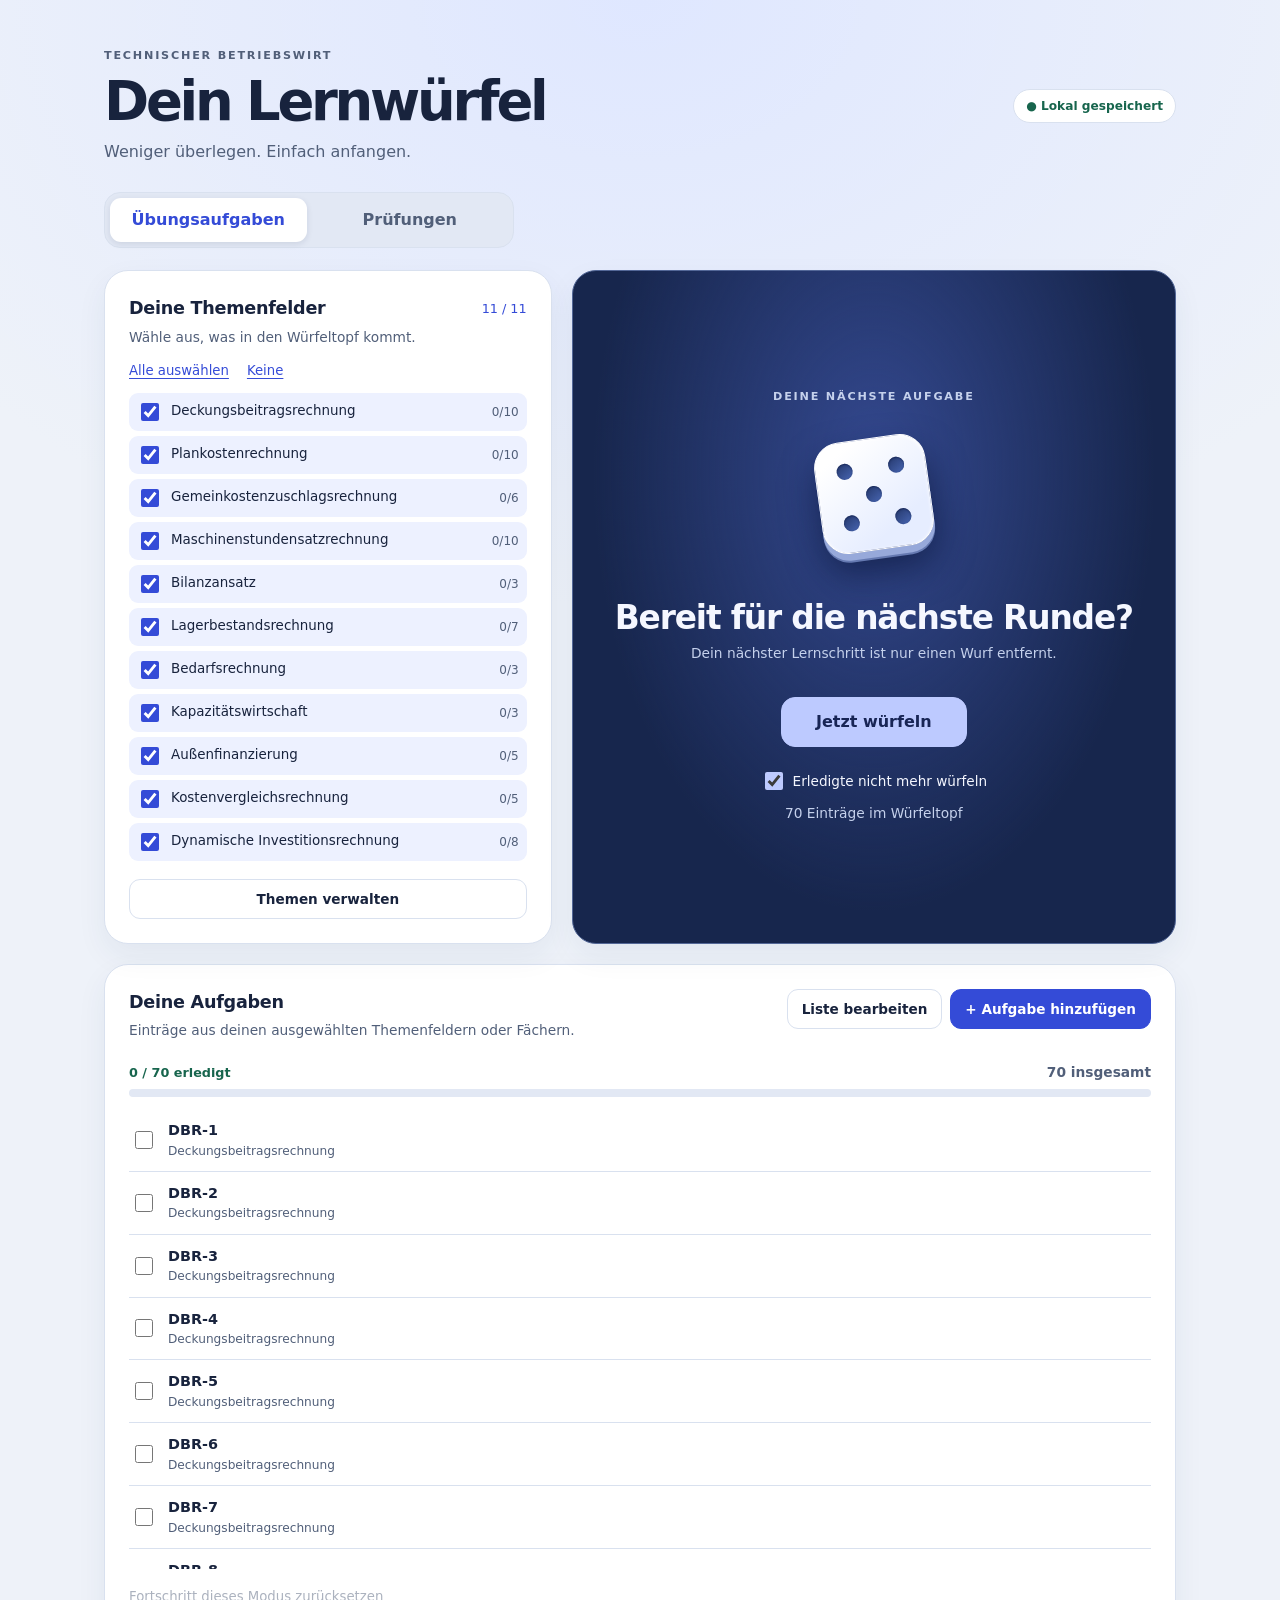
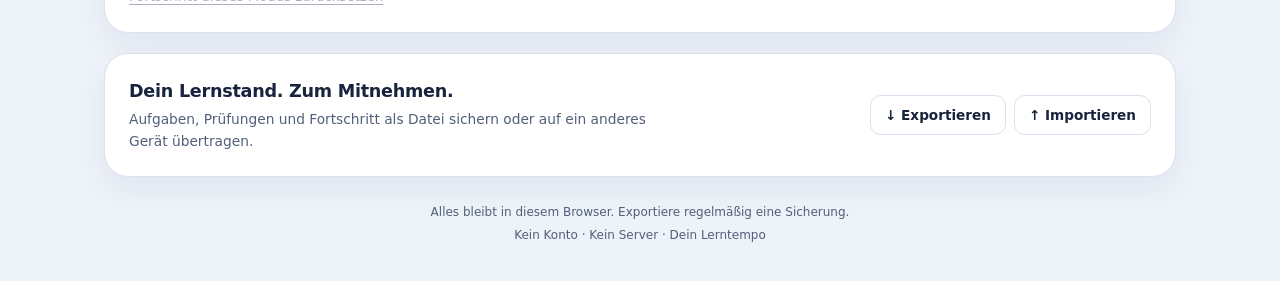
==== TBW-Lernwuerfel.html @ 02596fc6 "Füge den Lernwürfel als eigenständige HTML-Datei hinzu" ====
<!doctype html>
<html lang="de">
<head>
<meta charset="utf-8">
<meta name="viewport" content="width=device-width, initial-scale=1">
<meta name="description" content="Dein Lernwürfel für den Technischen Betriebswirt: Aufgaben und Prüfungen verwalten, auswählen und würfeln.">
<title>TBW · Lernwürfel</title>
<style>
:root {
  color-scheme: light dark;
  --bg: #eef2f9;
  --card: #ffffff;
  --text: #18233d;
  --muted: #515f79;
  --accent: #344bd7;
  --accent-text: #fff;
  --border: #d9e1ef;
  --soft: #edf1ff;
  --done: #17654d;
  --danger: #a62d40;
  --shadow: 0 12px 30px #223b6510;
  --page-glow: #dfe7ff;
  --track: #e2e8f4;
}
@media(prefers-color-scheme:dark){:root{--bg:#0d1425;--card:#151f34;--text:#f0f4ff;--muted:#b0bdd5;--accent:#aebaff;--accent-text:#172456;--border:#303d59;--soft:#202d50;--done:#79dbb7;--danger:#ff9bac;--shadow:0 12px 32px #0003;--page-glow:#182848;--track:#202b43}}
*{box-sizing:border-box}body {
  margin: 0;
  min-height: 100vh;
  background: radial-gradient(ellipse 54rem 38rem at 50% 0, var(--page-glow), transparent), var(--bg);
  color: var(--text);
  font: 16px/1.5 system-ui, sans-serif;
}main {
  max-width: 1120px;
  margin: auto;
  padding: 48px 24px 24px;
}button,input,select{font:inherit}button{cursor:pointer}button:disabled{opacity:.48;cursor:default}input[type=checkbox]{accent-color:var(--accent);width:18px;height:18px;flex-shrink:0}button:focus-visible,input:focus-visible,select:focus-visible{outline:3px solid var(--accent);outline-offset:3px}[hidden]{display:none!important}h1,h2,p{margin:0}h1 {
  font-size: clamp(2rem, 5vw, 3.4rem);
  line-height: 1.05;
  letter-spacing: -.06em;
  margin: 8px 0 10px;
}h2{font-size:1.1rem;letter-spacing:-.015em}.header {
  display: flex;
  justify-content: space-between;
  align-items: center;
  flex-wrap: wrap;
  gap: 12px 20px;
  margin-bottom: 28px;
}.eyebrow{font-size:.7rem;font-weight:700;letter-spacing:.16em;color:var(--muted)}.subtitle,.hint{color:var(--muted)}.hint{font-size:.86rem;line-height:1.55}.local-badge {
  display: inline-flex;
  align-items: center;
  gap: 7px;
  font-size: .76rem;
  font-weight: 650;
  border: 1px solid var(--border);
  border-radius: 30px;
  padding: 7px 12px;
  color: var(--done);
  background: var(--card);
}.mode-switch {
  display: flex;
  gap: 5px;
  background: var(--track);
  padding: 5px;
  border: 1px solid var(--border);
  border-radius: 16px;
  max-width: 410px;
  margin-bottom: 22px;
}.mode-switch button {
  flex: 1;
  border: 0;
  background: transparent;
  color: var(--muted);
  font-weight: 650;
  min-height: 44px;
  padding: 8px;
  border-radius: 11px;
}.mode-switch button[aria-pressed=true] {
  background: var(--card);
  color: var(--accent);
  box-shadow: 0 2px 6px #101d401a;
}.workspace{display:grid;grid-template-columns:minmax(0,1fr) minmax(0,1.35fr);gap:20px;margin-bottom:20px}.card {
  background: var(--card);
  border: 1px solid var(--border);
  border-radius: 24px;
  padding: 24px;
  box-shadow: var(--shadow);
  min-width: 0;
}.section-head{display:flex;align-items:center;justify-content:space-between;gap:12px}.selection>.hint{margin-top:6px}.count{color:var(--accent);font-size:.8rem;white-space:nowrap}.text-actions{display:flex;gap:18px;margin:12px 0}.text-btn{border:0;padding:0;background:transparent;color:var(--accent);font-size:.83rem;text-decoration:underline;text-underline-offset:3px}.group-options {
  display: grid;
  gap: 5px;
  margin-bottom: 18px;
}.group-option {
  display: flex;
  align-items: center;
  gap: 9px;
  padding: 7px 8px;
  border-radius: 9px;
  cursor: pointer;
  font-size: .84rem;
}.group-name{flex:1;overflow-wrap:anywhere}.group-option:hover, .group-option:has(input:checked) { background: var(--soft); }
.group-count{color:var(--muted);font-variant-numeric:tabular-nums;font-size:.75rem}.btn {
  border: 1px solid var(--border);
  background: var(--card);
  color: var(--text);
  border-radius: 11px;
  padding: 9px 14px;
  min-height: 40px;
  font-weight: 650;
  font-size: .85rem;
  line-height: 1.5;
}.btn:hover:not(:disabled){border-color:var(--accent);color:var(--accent)}.btn.primary{background:var(--accent);color:var(--accent-text);border-color:var(--accent)}.btn.primary:hover:not(:disabled){filter:brightness(.94);color:var(--accent-text)}.btn.success{color:var(--done)}.btn.danger{color:var(--danger)}.btn.full{width:100%}.stage {
  color-scheme: dark;
  --text: #f5f7ff;
  --muted: #c5d1ec;
  --card: #1e2d55;
  --border: #536797;
  --accent: #bdcaff;
  --accent-text: #182555;
  --done: #9aebcd;
  display: flex;
  flex-direction: column;
  align-items: center;
  justify-content: center;
  text-align: center;
  gap: 18px;
  min-height: 490px;
  color: var(--text);
  background: radial-gradient(ellipse at 50% 30%, #344990 0, transparent 66%), #17264d;
}.die {
  width: 112px;
  height: 112px;
  background: linear-gradient(145deg, #fff 15%, #e6edff 75%);
  border: 1px solid #fff;
  border-radius: 26px;
  box-shadow: 0 7px 0 #97a9da, 0 9px 0 #6579b1, 0 20px 36px #091537aa, inset 0 1px 4px #fff;
  display: grid;
  grid-template: repeat(3, 1fr) / repeat(3, 1fr);
  padding: 16px;
  transform: rotate(-8deg);
  margin: 14px 0 11px;
}.pip {
  width: 16px;
  height: 16px;
  border-radius: 50%;
  background: linear-gradient(145deg, #25386c, #4765b1);
  box-shadow: inset 0 1px 2px #0e1a46a8;
  place-self: center;
  visibility: hidden;
}.pip.on{visibility:visible}.die.rolling{animation:roll .5s ease-in-out infinite}@keyframes roll{0%{transform:rotate(-8deg)}50%{transform:rotate(172deg) scale(.9)}100%{transform:rotate(352deg)}}.result{min-height:100px;display:flex;flex-direction:column;justify-content:center;gap:5px;max-width:100%;overflow-wrap:anywhere}.result h2 {
  font-size: clamp(1.45rem, 3vw, 2.05rem);
  line-height: 1.16;
  letter-spacing: -.035em;
}.roll-btn {
  font-size: 1rem;
  padding: 12px 34px;
  border-radius: 14px;
  min-height: 48px;
}.skip-label {
  display: flex;
  align-items: center;
  gap: 7px;
  min-height: 32px;
  font-size: .85rem;
  cursor: pointer;
}.stage #poolCount{margin-top:-12px}.library{margin-bottom:20px}.actions{display:flex;gap:8px;flex-wrap:wrap}.library-head{align-items:flex-start}.library-head .hint{margin-top:5px}.progress-line{display:flex;justify-content:space-between;align-items:center;gap:10px;margin:20px 0 6px;font-size:.8rem;font-weight:600;color:var(--done)}progress {
  width: 100%;
  height: 8px;
  display: block;
  border: 0;
  appearance: none;
  accent-color: var(--done);
  background: var(--track);
  border-radius: 10px;
  overflow: hidden;
}progress::-webkit-progress-bar{background:var(--track)}progress::-webkit-progress-value{background:var(--done)}progress::-moz-progress-bar{background:var(--done)}ul{list-style:none;margin:0;padding:0}.entry-list{margin-top:12px;max-height:460px;overflow:auto;scrollbar-width:thin}.entry-list li{display:flex;gap:10px;align-items:center;justify-content:space-between;border-bottom:1px solid var(--border);padding:11px 2px}.entry-list li:hover { background: var(--soft); }
.entry-label{display:flex;gap:12px;align-items:center;cursor:pointer;min-width:0;flex:1}.entry-copy{display:flex;flex-direction:column;overflow-wrap:anywhere;min-width:0}.entry-title{font-weight:600;font-size:.9rem}.entry-meta{font-size:.76rem;color:var(--muted)}li.done .entry-title{text-decoration:line-through;color:var(--muted)}.row-actions{display:flex;gap:5px;flex-shrink:0}.row-actions .btn{font-size:.78rem;padding:5px 9px;min-height:32px}.empty{color:var(--muted);padding:24px 0!important;font-size:.9rem;display:block!important}.reset-btn{margin-top:18px;color:var(--muted)}.backup{display:flex;justify-content:space-between;align-items:center;gap:24px}.backup .hint{margin-top:5px;max-width:550px}.backup .actions{flex-shrink:0}footer{font-size:.75rem;text-align:center;line-height:1.9;color:var(--muted);padding:24px 0 10px}.notice{padding:12px 16px;border-radius:10px;background:var(--soft);font-size:.85rem;margin-bottom:18px;overflow-wrap:anywhere}.error,.form-error{color:var(--danger)}.error{border:1px solid var(--danger)}dialog{border:1px solid var(--border);background:var(--card);color:var(--text);border-radius:20px;padding:26px;width:min(540px,calc(100vw - 32px));max-height:85vh;box-shadow:0 24px 80px #0003}dialog::backdrop{background:#11182788;backdrop-filter:blur(3px)}dialog>p,dialog>.hint{margin:12px 0}dialog h2{font-size:1.25rem}.icon-btn{border:0;background:transparent;color:var(--muted);font-size:1.5rem;padding:0 5px}.field{display:flex;flex-direction:column;gap:6px;font-size:.85rem;font-weight:600;margin-top:18px}input:not([type=checkbox]):not([type=hidden]):not([type=file]),select{background:var(--bg);color:var(--text);border:1px solid var(--border);padding:10px 12px;border-radius:9px;width:100%;min-width:0}select{max-width:100%}.form-row{display:flex;gap:14px}.form-row .field{flex:1}.form-row .year-field{flex:0 0 115px}.dialog-actions{display:flex;justify-content:flex-end;gap:10px;flex-wrap:wrap;margin-top:24px}.form-error{font-size:.85rem;margin-top:12px}.group-list{max-height:290px;overflow:auto;margin-top:14px}.group-list li{padding:12px 0;border-bottom:1px solid var(--border);display:flex;gap:12px;align-items:center;justify-content:space-between}.group-list li>span{overflow-wrap:anywhere;min-width:0;font-size:.86rem}.input-action{display:flex;gap:8px;margin-top:6px}.import-consent{display:flex;gap:10px;margin-top:20px;font-size:.88rem}.import-consent input{margin-top:3px}#examPreview{margin-top:14px}#cancelGroupEdit{margin-top:12px}
@media(max-width:740px){main{padding:24px 16px}.header{align-items:flex-start}.workspace{grid-template-columns:1fr}.stage{grid-row:1;min-height:420px}.group-options{grid-template-columns:repeat(2,minmax(0,1fr));gap:2px 14px}.library-head{flex-direction:column}.backup{flex-direction:column;align-items:flex-start}.card{padding:20px}.entry-list li{flex-wrap:wrap}.entry-label{min-width:min(180px,100%)}.row-actions{margin-left:auto}.group-list li{flex-wrap:wrap}.form-row{gap:10px}.selection{order:2}}
@media(max-width:400px){.group-options{grid-template-columns:1fr}.actions .btn{padding:8px 10px;font-size:.8rem}dialog{padding:20px}.input-action{flex-wrap:wrap}}
@media(prefers-reduced-motion:reduce){*,*::before,*::after{animation:none!important;scroll-behavior:auto!important}}

</style>


</head>
<body>
<main>
  <header class="header"><div><p class="eyebrow">TECHNISCHER BETRIEBSWIRT</p><h1>Dein Lernwürfel</h1><p class="subtitle">Weniger überlegen. Einfach anfangen.</p></div><span class="local-badge"><span aria-hidden="true">●</span> Lokal gespeichert</span></header>
  <p id="storageWarning" class="notice error" role="alert" hidden></p>
  <p id="message" class="notice" role="status" hidden></p>
  <nav class="mode-switch" aria-label="Würfelmodus"><button id="modeTasks" aria-pressed="true">Übungsaufgaben</button><button id="modeExams" aria-pressed="false">Prüfungen</button></nav>
  <div class="workspace">
    <section class="card selection" aria-labelledby="selectionTitle">
      <div class="section-head"><h2 id="selectionTitle">Deine Themenfelder</h2><span class="count" id="selectionCount"></span></div>
      <p class="hint">Wähle aus, was in den Würfeltopf kommt.</p>
      <div class="text-actions"><button id="selectAll" class="text-btn">Alle auswählen</button><button id="selectNone" class="text-btn">Keine</button></div>
      <div id="groups" class="group-options"></div>
      <button id="manageGroups" class="btn full">Themen verwalten</button>
    </section>
    <section class="card stage" aria-label="Würfel">
      <span class="eyebrow" id="stageMode">DEINE NÄCHSTE AUFGABE</span>
      <div class="die" id="die" aria-hidden="true"></div>
      <div id="result" class="result" role="status" aria-live="polite" aria-atomic="true"><p class="hint" id="resultGroup"></p><h2 id="resultTitle">Bereit für die nächste Runde?</h2><p class="hint" id="resultHint">Dein nächster Lernschritt ist nur einen Wurf entfernt.</p></div>
      <button class="btn primary roll-btn" id="roll">Jetzt würfeln</button>
      <button class="btn success" id="markDone" hidden>✓ Als erledigt markieren</button>
      <label class="skip-label"><input type="checkbox" id="skipDone" checked> Erledigte nicht mehr würfeln</label>
      <p id="poolCount" class="hint"></p>
    </section>
  </div>
  <section class="card library" aria-labelledby="listTitle">
    <div class="section-head library-head"><div><h2 id="listTitle">Deine Aufgaben</h2><p id="listHint" class="hint">Einträge aus deinen ausgewählten Themenfeldern.</p></div><div class="actions"><button id="manageToggle" class="btn" aria-pressed="false">Liste bearbeiten</button><button id="addEntry" class="btn primary">+ Aufgabe hinzufügen</button></div></div>
    <div class="progress-line"><span id="progress"></span><span id="totalCount" class="hint"></span></div><progress id="progressBar" value="0" max="70" aria-label="Fortschritt der angezeigten Einträge"></progress>
    <ul id="list" class="entry-list"></ul>
    <button id="reset" class="text-btn reset-btn">Fortschritt dieses Modus zurücksetzen</button>
  </section>
  <section class="backup card" aria-labelledby="backupTitle"><div><h2 id="backupTitle">Dein Lernstand. Zum Mitnehmen.</h2><p class="hint">Aufgaben, Prüfungen und Fortschritt als Datei sichern oder auf ein anderes Gerät übertragen.</p></div><div class="actions"><button id="export" class="btn">↓ Exportieren</button><button id="import" class="btn">↑ Importieren</button><input type="file" id="importFile" accept=".json,application/json" hidden></div></section>
  <footer>Alles bleibt in diesem Browser. Exportiere regelmäßig eine Sicherung.<br>Kein Konto · Kein Server · Dein Lerntempo</footer>
</main>
<dialog id="entryDialog" aria-labelledby="entryDialogTitle">
  <form id="entryForm"><div class="section-head"><h2 id="entryDialogTitle">Aufgabe hinzufügen</h2><button type="button" class="icon-btn" data-close="entryDialog" aria-label="Schließen">×</button></div>
    <input type="hidden" id="entryId"><label class="field"><span id="entryGroupLabel">Themenfeld</span><select id="entryGroup" required></select></label>
    <label class="field" id="taskFields">Aufgabenbezeichnung<input id="entryTitle" maxlength="250" required placeholder="z. B. DBR-11"></label>
    <div id="examFields" hidden><div class="form-row"><label class="field">Termin<input id="entryTerm" maxlength="80" placeholder="z. B. Frühjahr" list="terms"></label><label class="field year-field">Jahr<input id="entryYear" type="text" inputmode="numeric" pattern="[1-9][0-9]{3}" maxlength="4" placeholder="2024"></label></div><label class="field">Zusatz <span class="hint">optional</span><input id="entryNote" maxlength="500" placeholder="z. B. Nachprüfung"></label><datalist id="terms"><option value="Frühjahr"><option value="Herbst"></datalist><p class="hint" id="examPreview"></p></div>
    <p id="entryError" class="form-error" role="alert" hidden></p><div class="dialog-actions"><button type="button" class="btn" data-close="entryDialog">Abbrechen</button><button class="btn primary" type="submit">Speichern</button></div>
  </form>
</dialog>
<dialog id="groupsDialog" aria-labelledby="groupsDialogTitle"><div class="section-head"><h2 id="groupsDialogTitle">Themen verwalten</h2><button id="closeGroups" class="icon-btn" data-close="groupsDialog" aria-label="Schließen">×</button></div><p class="hint">Umbenennen erhält deine Einträge und deinen Fortschritt. Nur leere Bereiche lassen sich löschen.</p><ul id="groupList" class="group-list"></ul>
  <form id="groupForm"><input id="groupId" type="hidden"><label class="field" for="groupName" id="groupNameLabel">Neues Themenfeld</label><div class="input-action"><input id="groupName" required maxlength="250" placeholder="Bezeichnung eingeben"><button class="btn primary" id="saveGroup" type="submit">Hinzufügen</button></div><button id="cancelGroupEdit" class="text-btn" type="button" hidden>Umbenennen abbrechen</button><p id="groupError" class="form-error" role="alert" hidden></p></form>
</dialog>
<dialog id="confirmDialog" aria-labelledby="confirmTitle"><h2 id="confirmTitle">Bitte bestätigen</h2><p id="confirmText"></p><div class="dialog-actions"><button id="confirmCancel" class="btn">Abbrechen</button><button id="confirmOk" class="btn danger">Bestätigen</button></div></dialog>
<dialog id="importDialog" aria-labelledby="importTitle"><h2 id="importTitle">Sicherung importieren</h2><p id="importSummary"></p><p class="notice">Der Import ersetzt alle Aufgaben, Prüfungen, Einstellungen und Fortschritte in diesem Browser. Exportiere vorher deine aktuellen Daten.</p><button id="backupBeforeImport" class="btn">↓ Aktuellen Stand zuerst exportieren</button><label class="import-consent"><input id="importConsent" type="checkbox"> Ich möchte den aktuellen Datenbestand durch diese Sicherung ersetzen.</label><p id="importError" class="form-error" role="alert" hidden></p><div class="dialog-actions"><button class="btn" data-close="importDialog">Abbrechen</button><button id="confirmImport" class="btn primary" disabled>Sicherung übernehmen</button></div></dialog>
<noscript><p>Bitte JavaScript aktivieren, um den Lernwürfel zu verwenden.</p></noscript>
<script>
/* Pure data model; deliberately usable without a server or module loader. */
(function () {
  'use strict';
  const MODES = ['tasks', 'exams'];
  const MAX_BYTES = 5 * 1024 * 1024;
  function byteLength(value) {
    let size=0;
    for(const char of value) {const point=char.codePointAt(0);size+=point>0xffff?4:point>0x7ff?3:point>0x7f?2:1;}
    return size;
  }
  const DEFAULTS = [
    ['Deckungsbeitragsrechnung','DBR',10], ['Plankostenrechnung','PKR',10],
    ['Gemeinkostenzuschlagsrechnung','GKZ',6], ['Maschinenstundensatzrechnung','MSZ',10],
    ['Bilanzansatz','BilAn',3], ['Lagerbestandsrechnung','MBLBR',7], ['Bedarfsrechnung','BR',3],
    ['Kapazitätswirtschaft','KW',3], ['Außenfinanzierung','AF',5],
    ['Kostenvergleichsrechnung','KVR',5], ['Dynamische Investitionsrechnung','DIR',8]
  ];
  const fail = message => { throw new Error(message); };
  const clone = value => JSON.parse(JSON.stringify(value));
  const normalized = value => value.trim().toLocaleLowerCase('de');
  function object(value, fields, label) {
    if (!value || typeof value !== 'object' || Array.isArray(value)) fail(`${label}: Objekt erwartet.`);
    if (Object.keys(value).length !== fields.length || fields.some(f => !Object.hasOwn(value,f))) fail(`${label}: Felder fehlen oder sind unbekannt.`);
  }
  function text(value, label, max = 250, optional = false) {
    if (typeof value !== 'string' || value.length > max || (!optional && !value.trim())) fail(`${label}: gültigen Text mit höchstens ${max} Zeichen eingeben.`);
  }
  function array(value, label, max = 10000) {
    if (!Array.isArray(value) || value.length > max) fail(`${label}: Liste mit höchstens ${max} Einträgen erwartet.`);
  }
  function validateState(s) {
    object(s,['format','version','mode','collections'],'Sicherung');
    if (s.format !== 'tbw-wuerfel' || s.version !== 1) fail('Unbekanntes Dateiformat oder nicht unterstützte Version.');
    if (!MODES.includes(s.mode)) fail('Ungültiger Würfelmodus.');
    object(s.collections, MODES, 'Bereiche');
    const ids = new Set();
    const id = value => { text(value,'ID',120); if (ids.has(value)) fail('Doppelte ID in der Sicherung.'); ids.add(value); };
    for (const mode of MODES) {
      const c = s.collections[mode];
      object(c,['groups','entries','selected','done','skipDone'],mode);
      for (const field of ['groups','entries','selected','done']) array(c[field],field);
      if (typeof c.skipDone !== 'boolean') fail('Ungültige Einstellung für erledigte Einträge.');
      const groupIds = new Set(), entryIds = new Set(), groupNames = new Set(), entryNames = new Set();
      for (const g of c.groups) {
        object(g,['id','name'],'Fach/Thema'); id(g.id); text(g.name,'Fach/Thema');
        const name = normalized(g.name); if (groupNames.has(name)) fail('Dieses Fach/Thema gibt es bereits.');
        groupNames.add(name); groupIds.add(g.id);
      }
      for (const e of c.entries) {
        object(e,mode === 'tasks' ? ['id','groupId','title'] : ['id','groupId','term','year','note'],'Eintrag');
        id(e.id); if (!groupIds.has(e.groupId)) fail('Ein Eintrag verweist auf ein unbekanntes Fach/Thema.');
        if (mode === 'tasks') text(e.title,'Aufgabenbezeichnung');
        else {
          text(e.term,'Prüfungstermin',80); text(e.note,'Zusatz',500,true);
          if (typeof e.year !== 'string' || !/^[1-9][0-9]{3}$/.test(e.year)) fail('Das Prüfungsjahr muss vierstellig sein (1000–9999).');
        }
        const name = JSON.stringify(mode === 'tasks' ? [e.groupId,normalized(e.title)] : [e.groupId,normalized(e.term),e.year,normalized(e.note)]);
        if (entryNames.has(name)) fail('Diesen Eintrag gibt es in diesem Fach/Thema bereits.');
        entryNames.add(name); entryIds.add(e.id);
      }
      for (const [field,allowed] of [['selected',groupIds],['done',entryIds]]) {
        const seen = new Set();
        for (const ref of c[field]) {
          if (!allowed.has(ref) || seen.has(ref)) fail(`Ungültige oder doppelte Referenz: ${field}.`);
          seen.add(ref);
        }
      }
    }
    // Bound the canonical export, not just the input file. Every accepted state
    // must also remain reloadable and restorable after JSON formatting.
    const canonical=JSON.stringify(s,null,2);
    if(canonical.length>MAX_BYTES || byteLength(canonical)>MAX_BYTES) fail('Der Datenbestand ist zu groß für eine wiederherstellbare Sicherung (maximal 5 MB). Bitte weniger Einträge oder kürzere Texte verwenden.');
    return s;
  }
  function createInitialState(legacyDone = []) {
    const empty = () => ({groups:[],entries:[],selected:[],done:[],skipDone:true});
    const s = {format:'tbw-wuerfel',version:1,mode:'tasks',collections:{tasks:empty(),exams:empty()}};
    const old = new Set(Array.isArray(legacyDone) ? legacyDone.filter(x=>typeof x==='string') : []);
    const c = s.collections.tasks;
    for (const [name,short,count] of DEFAULTS) {
      const groupId = `topic-${short}`; c.groups.push({id:groupId,name}); c.selected.push(groupId);
      for (let i=1;i<=count;i++) {
        const title=`${short}-${i}`, entryId=`task-${title}`;
        c.entries.push({id:entryId,groupId,title}); if(old.has(`${name}|${title}`)) c.done.push(entryId);
      }
    }
    return validateState(s);
  }
  function collection(s, mode) { if (!MODES.includes(mode)) fail('Ungültiger Modus.'); return s.collections[mode]; }
  function change(s, mode, action) { const next = clone(s); action(collection(next,mode)); return validateState(next); }
  function getCandidates(s, mode) {
    const c=collection(s,mode), selected=new Set(c.selected), done=new Set(c.done);
    return c.entries.filter(e=>selected.has(e.groupId) && (!c.skipDone || !done.has(e.id)));
  }
  function editGroup(s,mode,group) {
    return change(s,mode,c=>{
      const value={id:group.id,name:typeof group.name==='string'?group.name.trim():group.name};
      const index=c.groups.findIndex(g=>g.id===group.id);
      if(index<0) { c.groups.push(value); c.selected.push(value.id); } else c.groups[index]=value;
    });
  }
  function editEntry(s,mode,entry) {
    return change(s,mode,c=>{
      const value=mode==='tasks'?{id:entry.id,groupId:entry.groupId,title:entry.title?.trim()}:
        {id:entry.id,groupId:entry.groupId,term:entry.term?.trim(),year:entry.year,note:entry.note?.trim()};
      const index=c.entries.findIndex(e=>e.id===entry.id);
      if(index<0) c.entries.push(value); else c.entries[index]=value;
    });
  }
  function removeGroup(s,mode,id) {
    return change(s,mode,c=>{
      if(c.entries.some(e=>e.groupId===id)) fail('Dieses Fach/Thema enthält noch Einträge. Diese zuerst löschen oder einem anderen Bereich zuordnen.');
      c.groups=c.groups.filter(g=>g.id!==id);c.selected=c.selected.filter(x=>x!==id);
    });
  }
  function removeEntry(s,mode,id) { return change(s,mode,c=>{c.entries=c.entries.filter(e=>e.id!==id);c.done=c.done.filter(x=>x!==id);}); }
  function setDone(s,mode,id,done) { return change(s,mode,c=>{c.done=c.done.filter(x=>x!==id);if(done)c.done.push(id);}); }
  function entryLabel(s,mode,e) {
    if(mode==='tasks') return e.title;
    const group=collection(s,mode).groups.find(g=>g.id===e.groupId);
    return `${group.name} – ${e.term} ${e.year}${e.note?' · '+e.note:''}`;
  }
  function choose(pool,lastId,random=Math.random) {
    if(!pool.length) return null;
    const filtered=pool.length>1?pool.filter(e=>e.id!==lastId):pool;
    return filtered[Math.floor(random()*filtered.length)];
  }
  function exportState(s) { return JSON.stringify(validateState(s),null,2); }
  function importState(json) {
    if(typeof json!=='string' || json.length>MAX_BYTES || byteLength(json)>MAX_BYTES) fail('Die Sicherung ist zu groß (maximal 5 MB).');
    let s; try { s=JSON.parse(json); } catch { fail('Die Datei enthält kein gültiges JSON.'); }
    return validateState(s);
  }
  globalThis.TBW={createInitialState,validateState,getCandidates,editGroup,editEntry,removeGroup,removeEntry,setDone,entryLabel,choose,exportState,importState};
})();

</script>
<script>
(function () {
  'use strict';
  const D=globalThis.TBW, $=id=>document.getElementById(id), STORE='tbw-wuerfel-v1', LEGACY='aufgaben-wuerfel-erledigt';
  const PIPS={1:[4],2:[0,8],3:[0,4,8],4:[0,2,6,8],5:[0,2,4,6,8],6:[0,2,3,5,6,8]};
  const SAYINGS=[
  "Leider Schade, hätte ja schöner sein können",
  "Wenn du das blickst, dann blickst du immer noch nicht den Lagerbestand.",
  "Glückwunsch, du hast gewonnen. Die Aufgabe hat trotzdem keine Lust auf dich.",
  "Tja, so ist das Leben. Und die Aufgabe",
  "Schicksal entschieden, Ausreden gestrichen",
  "Der Würfel lügt nicht, auch wenn du es dir anders gewünscht hättest",
  "Keine Sorge, schlimmer geht's noch",
  "Das war's, mehr Glück hattest du nicht verdient",
  "Willkommen in der Realität, Abteilung Fertigung",
  "Nicht meine Schuld, frag den Würfel",
  "Überraschung. Keine gute",
  "Hättste halt besser gewürfelt.",
  "Es hätte schlimmer kommen können. Ist es aber nicht",
  "Zufall nennt man das. Pech wäre das falsche Wort. Oder doch nicht.",
  "Du wolltest Abwechslung, hier ist sie.",
  "Kein Backup-Plan, nur diese Aufgabe.",
  "Egal wie Scheiße du bist! Die IHK ist schlimmer",
];
  let state, storageBlocked=false, manage=false, current=null, last={tasks:null,exams:null}, rolling=null, pendingImport=null, confirmAction=null;
  const copy=s=>JSON.parse(JSON.stringify(s));
  const c=()=>state.collections[state.mode];
  const isExam=()=>state.mode==='exams';
  const noun=()=>isExam()?'Prüfung':'Aufgabe';
  const groupNoun=()=>isExam()?'Fach':'Themenfeld';
  function el(tag,text,className) { const node=document.createElement(tag);if(text!==undefined)node.textContent=text;if(className)node.className=className;return node; }
  function button(text,action,className='btn') {const b=el('button',text,className);b.type='button';b.onclick=action;return b;}
  function errorAt(id,error) {$(id).textContent=error.message||String(error);$(id).hidden=false;}
  function notify(text) {$('message').textContent=text;$('message').hidden=false;}
  function storageError(text) {$('storageWarning').textContent=text;$('storageWarning').hidden=false;document.querySelector('.local-badge').textContent='! Nicht dauerhaft gespeichert';}
  function save() {
    if(storageBlocked)return;
    try {localStorage.setItem(STORE,D.exportState(state));$('storageWarning').hidden=true;document.querySelector('.local-badge').textContent='● Lokal gespeichert';}
    catch {storageError('Deine Änderungen sind nur für diese Sitzung verfügbar: Der Browser konnte sie nicht speichern. Bitte exportiere jetzt eine Sicherung.');}
  }
  function load() {
    try {
      const raw=localStorage.getItem(STORE);
      if(raw!==null) {state=D.importState(raw);return;}
      let legacy=[];const old=localStorage.getItem(LEGACY);
      if(old!==null) {try {legacy=JSON.parse(old);} catch {notify('Der alte Erledigt-Status konnte nicht gelesen werden. Die ursprünglichen Daten bleiben erhalten.');}}
      state=D.createInitialState(legacy);save();
    } catch {
      state=D.createInitialState();storageBlocked=true;
      storageError('Gespeicherte Daten konnten nicht gelesen werden. Sie werden nicht überschrieben. Angezeigt wird ein vorläufiger Ausgangsstand; Änderungen bleiben nur in dieser Sitzung. Importiere eine gültige Sicherung zur Wiederherstellung.');
    }
  }
  function cancelRoll() {if(rolling!==null){clearInterval(rolling);rolling=null;}$('die').classList.remove('rolling');}
  function commit(next,{keepResult=false,replaceStorage=false}={}) {
    D.validateState(next);cancelRoll();state=next;
    if(!keepResult)current=null;
    if(replaceStorage)storageBlocked=false;
    save();render();
  }
  function update(action) {const next=copy(state);action(next.collections[next.mode]);commit(next);}
  function showDialog(id) {if(!$(id).open)$(id).showModal();}
  function closeDialog(id) {$(id).close();}
  function confirm(title,text,action) { $('confirmTitle').textContent=title;$('confirmText').textContent=text;confirmAction=action;showDialog('confirmDialog');$('confirmCancel').focus(); }
  function eyes(n) {[...$('die').children].forEach((p,i)=>p.classList.toggle('on',PIPS[n].includes(i)));}
  function resetResult() {
    $('resultGroup').textContent='';$('resultTitle').textContent='Bereit für die nächste Runde?';
    $('resultHint').textContent=!c().groups.length?`Lege zuerst ein ${groupNoun()} und eine ${noun()} an.`:
      !c().selected.length?'Wähle mindestens ein Themenfeld oder Fach aus.':
      !D.getCandidates(state,state.mode).length?'Keine offenen Einträge verfügbar. Passe die Auswahl an oder schließe Erledigte ein.':'Dein nächster Lernschritt ist nur einen Wurf entfernt.';
    $('markDone').hidden=true;
  }
  function renderGroups() {
    const collection=c(),selected=new Set(collection.selected),done=new Set(collection.done),container=$('groups');container.replaceChildren();
    if(!collection.groups.length)container.append(el('p',isExam()?'Noch keine Fächer. Lege z. B. VWL an.':'Noch keine Themenfelder.','empty'));
    for(const g of collection.groups) {
      const entries=collection.entries.filter(e=>e.groupId===g.id),count=entries.filter(e=>done.has(e.id)).length;
      const label=el('label',undefined,'group-option'),input=el('input');input.type='checkbox';input.checked=selected.has(g.id);
      input.onchange=()=>{const focusId=g.id;update(c=>{c.selected=input.checked?[...c.selected,g.id]:c.selected.filter(id=>id!==g.id);});[...container.querySelectorAll('input')].find(i=>i.dataset.group===focusId)?.focus();};input.dataset.group=g.id;
      const name=el('span',g.name,'group-name'),numbers=el('span',`${count}/${entries.length}`,'group-count');numbers.title='Erledigt / insgesamt';label.append(input,name,numbers);container.append(label);
    }
    $('selectionCount').textContent=`${selected.size} / ${collection.groups.length}`;
  }
  function renderList() {
    const collection=c(),selected=new Set(collection.selected),done=new Set(collection.done);
    const visible=manage?collection.entries:collection.entries.filter(e=>selected.has(e.groupId));
    $('list').replaceChildren();
    for(const entry of visible) {
      const li=el('li',undefined,done.has(entry.id)?'done':''),label=el('label',undefined,'entry-label'),check=el('input');
      check.type='checkbox';check.checked=done.has(entry.id);check.setAttribute('aria-label',`${D.entryLabel(state,state.mode,entry)} erledigt`);
      check.onchange=()=>{const id=entry.id;commit(D.setDone(state,state.mode,id,check.checked),{keepResult:true});$('list').querySelector(`[data-entry="${CSS.escape(id)}"] input`)?.focus();};li.dataset.entry=entry.id;
      const text=el('span',undefined,'entry-copy');text.append(el('span',D.entryLabel(state,state.mode,entry),'entry-title'));
      if(!isExam())text.append(el('span',collection.groups.find(g=>g.id===entry.groupId).name,'entry-meta'));
      label.append(check,text);li.append(label);
      if(manage) {
        const actions=el('div',undefined,'row-actions');const edit=button('Bearbeiten',()=>openEntry(entry));edit.dataset.action='edit';edit.setAttribute('aria-label',`${D.entryLabel(state,state.mode,entry)} bearbeiten`);
        const remove=button('Löschen',()=>confirm(`${noun()} löschen?`,`${D.entryLabel(state,state.mode,entry)} wird mit dem zugehörigen Erledigt-Status entfernt.`,()=>{commit(D.removeEntry(state,state.mode,entry.id));notify('Eintrag gelöscht.');}),'btn danger');
        remove.setAttribute('aria-label',`${D.entryLabel(state,state.mode,entry)} löschen`);actions.append(edit,remove);li.append(actions);
      }
      $('list').append(li);
    }
    if(!visible.length)$('list').append(el('li',manage?`Keine ${isExam()?'Prüfungen':'Aufgaben'} vorhanden. Füge deinen ersten Eintrag hinzu.`:!collection.selected.length?'Keine Themen oder Fächer ausgewählt.':`Keine ${isExam()?'Prüfungen':'Aufgaben'} in deiner Auswahl vorhanden.`,'empty'));
    const n=visible.filter(e=>done.has(e.id)).length;
    $('progress').textContent=`${n} / ${visible.length} erledigt`;$('totalCount').textContent=`${collection.entries.length} insgesamt`;
    $('progressBar').max=visible.length||1;$('progressBar').value=n;
    $('reset').disabled=!collection.done.length;
  }
  function render() {
    $('modeTasks').setAttribute('aria-pressed',String(!isExam()));$('modeExams').setAttribute('aria-pressed',String(isExam()));
    $('selectionTitle').textContent=isExam()?'Deine Prüfungsfächer':'Deine Themenfelder';$('manageGroups').textContent=isExam()?'Fächer verwalten':'Themen verwalten';
    $('stageMode').textContent=isExam()?'DEINE NÄCHSTE PRÜFUNG':'DEINE NÄCHSTE AUFGABE';
    $('listTitle').textContent=isExam()?'Deine Prüfungen':'Deine Aufgaben';$('addEntry').textContent=`+ ${noun()} hinzufügen`;
    $('manageToggle').textContent=manage?'Bearbeitung beenden':'Liste bearbeiten';$('manageToggle').setAttribute('aria-pressed',String(manage));
    $('listHint').textContent=manage?'Alle Einträge – unabhängig von deiner Würfelauswahl.':'Einträge aus deinen ausgewählten Themenfeldern oder Fächern.';
    $('skipDone').checked=c().skipDone;
    const count=D.getCandidates(state,state.mode).length;$('poolCount').textContent=`${count} ${count===1?'Eintrag':'Einträge'} im Würfeltopf`;
    $('roll').disabled=count===0||rolling!==null;$('addEntry').disabled=c().groups.length===0;
    $('selectAll').disabled=!c().groups.length;$('selectNone').disabled=!c().groups.length;
    renderGroups();renderList();
    if(current) {
      const entry=c().entries.find(e=>e.id===current);
      if(entry) {$('resultTitle').textContent=D.entryLabel(state,state.mode,entry);$('resultGroup').textContent=c().groups.find(g=>g.id===entry.groupId).name;$('markDone').hidden=c().done.includes(entry.id);}
      else {current=null;resetResult();}
    } else resetResult();
  }
  function roll() {
    const mode=state.mode,target=D.choose(D.getCandidates(state,mode),last[mode]);if(!target||rolling!==null)return;
    current=null;$('markDone').hidden=true;$('roll').disabled=true;$('die').classList.add('rolling');
    $('resultGroup').textContent='Das Los entscheidet …';$('resultTitle').textContent='';$('resultHint').textContent='';
    const finish=()=>{
      cancelRoll();eyes(1+Math.floor(Math.random()*6));current=target.id;last[mode]=target.id;
      render();$('resultHint').textContent=SAYINGS[Math.floor(Math.random()*SAYINGS.length)];
    };
    if(matchMedia('(prefers-reduced-motion: reduce)').matches){finish();return;}
    const start=Date.now();rolling=setInterval(()=>{eyes(1+Math.floor(Math.random()*6));if(Date.now()-start>=1100)finish();},80);
  }
  function resetGroupForm() {$('groupForm').reset();$('groupId').value='';$('groupNameLabel').textContent=isExam()?'Neues Prüfungsfach':'Neues Themenfeld';$('saveGroup').textContent='Hinzufügen';$('cancelGroupEdit').hidden=true;$('groupError').hidden=true;}
  function renderGroupManager() {
    $('groupList').replaceChildren();$('groupsDialogTitle').textContent=isExam()?'Prüfungsfächer verwalten':'Themen verwalten';
    for(const group of c().groups) {
      const li=el('li'),text=el('span',group.name),actions=el('div',undefined,'row-actions');
      const rename=button('Umbenennen',()=>{$('groupId').value=group.id;$('groupName').value=group.name;$('groupNameLabel').textContent=`${groupNoun()} umbenennen`;$('saveGroup').textContent='Speichern';$('cancelGroupEdit').hidden=false;$('groupError').hidden=true;$('groupName').focus();});rename.setAttribute('aria-label',`${group.name} umbenennen`);
      const remove=button('Löschen',()=>confirm(`${groupNoun()} löschen?`,`${group.name} wird entfernt.`,()=>{try{commit(D.removeGroup(state,state.mode,group.id));resetGroupForm();renderGroupManager();}catch(e){errorAt('groupError',e);}}),'btn danger');
      const used=c().entries.some(e=>e.groupId===group.id);remove.disabled=used;remove.title=used?'Enthält noch Einträge. Diese zuerst löschen oder einem anderen Bereich zuordnen.':'Leeren Bereich löschen';remove.setAttribute('aria-label',`${group.name} löschen`);
      actions.append(rename,remove);li.append(text,actions);$('groupList').append(li);
    }
    if(!c().groups.length)$('groupList').append(el('li','Noch keine Fächer vorhanden.','empty'));
  }
  function openEntry(entry=null) {
    const exam=isExam();$('entryForm').reset();$('entryError').hidden=true;$('entryId').value=entry?.id||'';
    $('entryDialogTitle').textContent=`${noun()} ${entry?'bearbeiten':'hinzufügen'}`;$('entryGroupLabel').textContent=groupNoun();
    $('taskFields').hidden=exam;$('examFields').hidden=!exam;$('entryTitle').required=!exam;$('entryTitle').disabled=exam;
    for(const id of ['entryTerm','entryYear','entryNote'])$(id).disabled=!exam;
    $('entryTerm').required=exam;$('entryYear').required=exam;
    $('entryGroup').replaceChildren();for(const g of c().groups){const opt=el('option',g.name);opt.value=g.id;$('entryGroup').append(opt);}
    $('entryGroup').value=entry?.groupId||c().selected[0]||c().groups[0]?.id||'';
    if(entry) {if(exam){$('entryTerm').value=entry.term;$('entryYear').value=entry.year;$('entryNote').value=entry.note;}else $('entryTitle').value=entry.title;}
    previewExam();showDialog('entryDialog');(exam?$('entryTerm'):$('entryTitle')).focus();
  }
  function previewExam() {
    const group=c().groups.find(g=>g.id===$('entryGroup').value);
    $('examPreview').textContent=`Vorschau: ${group?.name||'Fach'} – ${$('entryTerm').value||'Termin'} ${$('entryYear').value||'Jahr'}${$('entryNote').value?' · '+$('entryNote').value:''}`;
  }
  function id() {return 'id-'+crypto.randomUUID();}
  function download(content,filename) {
    const url=URL.createObjectURL(new Blob([content],{type:'application/json'})),a=el('a');a.href=url;a.download=filename;document.body.append(a);a.click();a.remove();setTimeout(()=>URL.revokeObjectURL(url),30000);
  }
  function exportData() {
    try {const now=new Date();const date=[now.getFullYear(),String(now.getMonth()+1).padStart(2,'0'),String(now.getDate()).padStart(2,'0')].join('-');download(D.exportState(state),`tbw-wuerfel-${date}.json`);notify('Sicherungsdatei zum Herunterladen erstellt. Bewahre sie an einem sicheren Ort auf.');}
    catch(e){notify(e.message);}
  }
  async function readImport(file) {
    if(!file)return;
    try {
      if(file.size>5*1024*1024)throw Error('Die Datei ist zu groß (maximal 5 MB).');
      const candidate=D.importState(await file.text());pendingImport=candidate;
      const t=candidate.collections.tasks,x=candidate.collections.exams;
      $('importSummary').textContent=`${file.name}: ${t.entries.length} Aufgaben in ${t.groups.length} Themenfeldern und ${x.entries.length} Prüfungen in ${x.groups.length} Fächern. ${t.done.length+x.done.length} Einträge erledigt.`;
      $('importConsent').checked=false;$('confirmImport').disabled=true;$('importError').hidden=true;showDialog('importDialog');
    }catch(e){pendingImport=null;notify(`Import abgelehnt: ${e.message} Dein aktueller Datenbestand bleibt unverändert.`);}
    finally{$('importFile').value='';}
  }
  for(let i=0;i<9;i++)$('die').append(el('div',undefined,'pip'));eyes(5);
  for(const mode of ['tasks','exams'])$(mode==='tasks'?'modeTasks':'modeExams').onclick=()=>{
    if(state.mode===mode)return;const next=copy(state);next.mode=mode;manage=false;commit(next);
  };
  $('selectAll').onclick=()=>update(c=>{c.selected=c.groups.map(g=>g.id);});$('selectNone').onclick=()=>update(c=>{c.selected=[];});
  $('skipDone').onchange=e=>update(c=>{c.skipDone=e.target.checked;});$('roll').onclick=roll;
  $('markDone').onclick=()=>{if(current){commit(D.setDone(state,state.mode,current,true),{keepResult:true});notify('Erledigt! Ein Lernschritt mehr geschafft.');}};
  $('manageToggle').onclick=()=>{manage=!manage;renderList();render();};$('addEntry').onclick=()=>openEntry();
  $('manageGroups').onclick=()=>{resetGroupForm();renderGroupManager();showDialog('groupsDialog');};
  $('cancelGroupEdit').onclick=resetGroupForm;
  $('groupForm').onsubmit=e=>{e.preventDefault();try{commit(D.editGroup(state,state.mode,{id:$('groupId').value||id(),name:$('groupName').value}));resetGroupForm();renderGroupManager();$('groupName').focus();}catch(error){errorAt('groupError',error);}};
  $('entryForm').onsubmit=e=>{
    e.preventDefault();const entry={id:$('entryId').value||id(),groupId:$('entryGroup').value};
    if(isExam())Object.assign(entry,{term:$('entryTerm').value,year:$('entryYear').value,note:$('entryNote').value});else entry.title=$('entryTitle').value;
    try{commit(D.editEntry(state,state.mode,entry));closeDialog('entryDialog');notify(`${noun()} gespeichert.`);}catch(error){errorAt('entryError',error);}
  };
  for(const field of ['entryGroup','entryTerm','entryYear','entryNote'])$(field).addEventListener('input',previewExam);
  $('reset').onclick=()=>confirm('Fortschritt zurücksetzen?',`Alle ${isExam()?'Prüfungen':'Übungsaufgaben'} dieses Modus werden wieder offen markiert – auch außerhalb der aktuellen Auswahl. Inhalte bleiben erhalten.`,()=>{update(c=>{c.done=[];});notify('Fortschritt dieses Modus zurückgesetzt.');});
  $('confirmCancel').onclick=()=>closeDialog('confirmDialog');$('confirmOk').onclick=()=>{const action=confirmAction;confirmAction=null;closeDialog('confirmDialog');action?.();};
  $('export').onclick=exportData;$('backupBeforeImport').onclick=exportData;$('import').onclick=()=>$('importFile').click();$('importFile').onchange=e=>readImport(e.target.files[0]);
  $('importConsent').onchange=()=>$('confirmImport').disabled=!$('importConsent').checked;
  $('confirmImport').onclick=()=>{if(!pendingImport||!$('importConsent').checked)return;try{last={tasks:null,exams:null};manage=false;commit(pendingImport,{replaceStorage:true});pendingImport=null;closeDialog('importDialog');notify('Sicherung übernommen. Inhalte, Auswahl und Lernfortschritt wurden wiederhergestellt.');}catch(error){errorAt('importError',error);}};
  // A queued close event from an earlier dialog must not discard a newly opened import.
  $('importDialog').addEventListener('close',()=>{if(!$('importDialog').open)pendingImport=null;});
  for(const b of document.querySelectorAll('[data-close]'))b.onclick=()=>closeDialog(b.dataset.close);
  window.addEventListener('beforeunload',()=>cancelRoll());
  load();render();
})();

</script>
</body>
</html>
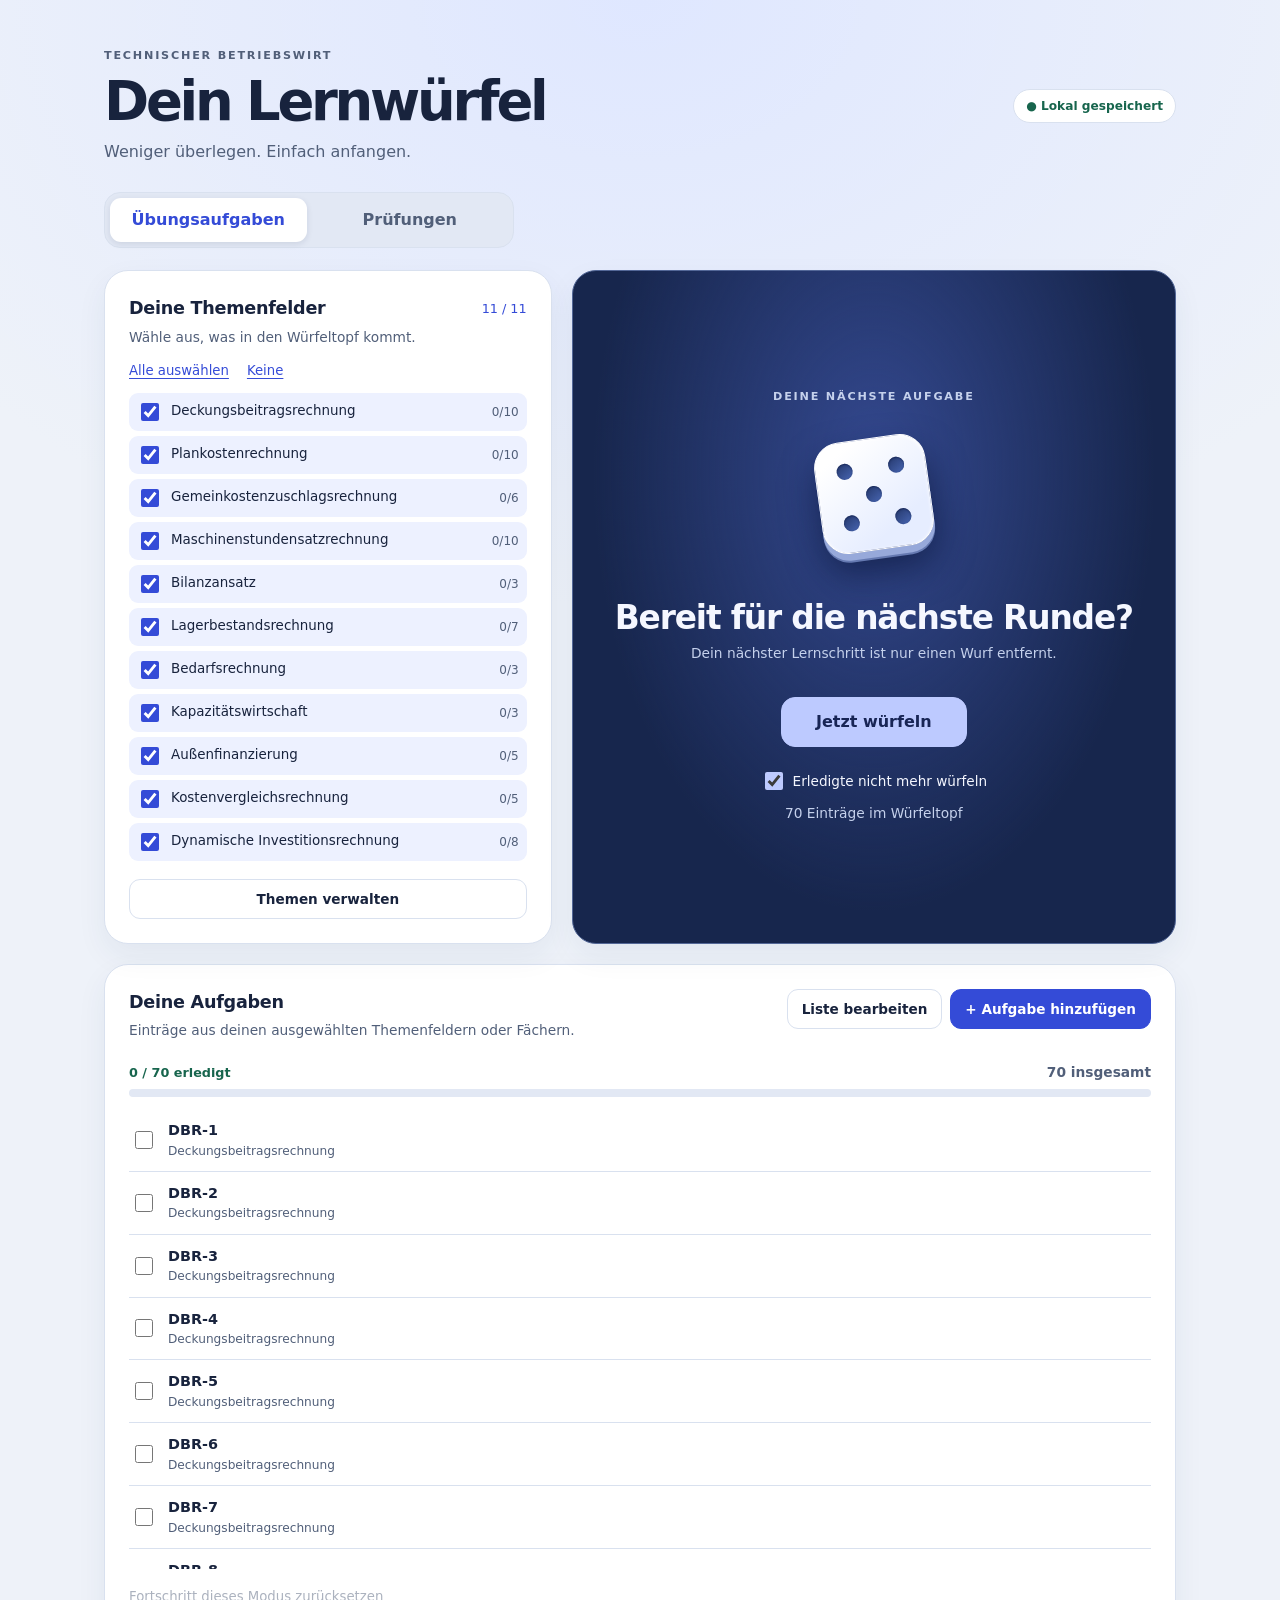
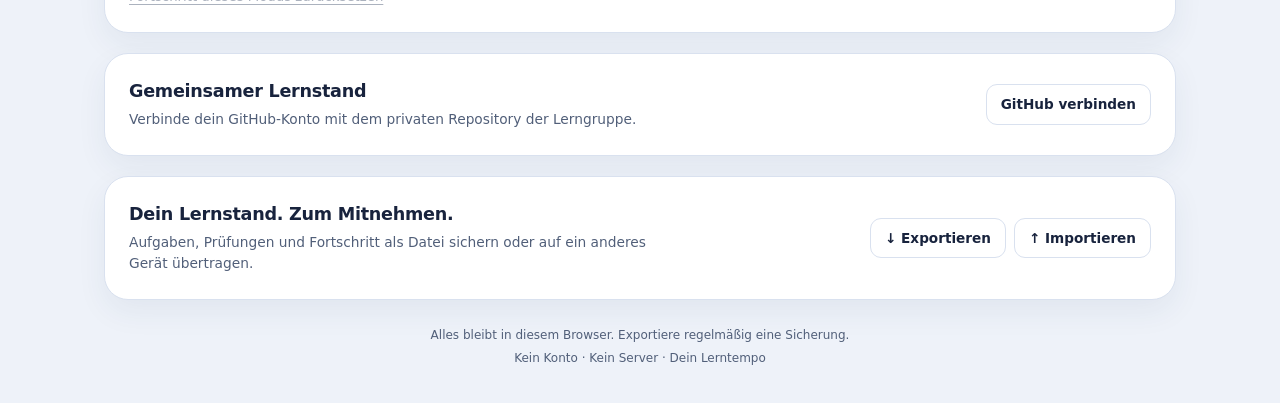
==== commit 336ac251: "Synchronisiere den Lernstand direkt über die GitHub-API" ====
--- a/TBW-Lernwuerfel.html
+++ b/TBW-Lernwuerfel.html
@@ -178,7 +178,13 @@
 @media(max-width:400px){.group-options{grid-template-columns:1fr}.actions .btn{padding:8px 10px;font-size:.8rem}dialog{padding:20px}.input-action{flex-wrap:wrap}}
 @media(prefers-reduced-motion:reduce){*,*::before,*::after{animation:none!important;scroll-behavior:auto!important}}
 
+#groupSync { margin-bottom: 20px; }
+.sync-versions { display: grid; gap: 8px; }
+.sync-versions p { background: var(--soft); border-radius: 9px; padding: 10px; overflow-wrap: anywhere; }
+
 </style>
+
+
 
 
 </head>
@@ -212,6 +218,17 @@
     <ul id="list" class="entry-list"></ul>
     <button id="reset" class="text-btn reset-btn">Fortschritt dieses Modus zurücksetzen</button>
   </section>
+  <section class="backup card" id="groupSync" aria-labelledby="groupSyncTitle" hidden>
+    <div>
+      <h2 id="groupSyncTitle">Gemeinsamer Lernstand</h2>
+      <p id="syncStatus" class="hint" role="status">Melde dich mit GitHub an, um den Stand deiner Lerngruppe zu laden.</p>
+    </div>
+    <div class="actions">
+      <button class="btn" id="syncLogin">GitHub verbinden</button>
+      <button class="btn" id="syncLogout" hidden>Abmelden</button>
+      <button class="btn primary" id="syncNow" hidden>Synchronisieren</button>
+    </div>
+  </section>
   <section class="backup card" aria-labelledby="backupTitle"><div><h2 id="backupTitle">Dein Lernstand. Zum Mitnehmen.</h2><p class="hint">Aufgaben, Prüfungen und Fortschritt als Datei sichern oder auf ein anderes Gerät übertragen.</p></div><div class="actions"><button id="export" class="btn">↓ Exportieren</button><button id="import" class="btn">↑ Importieren</button><input type="file" id="importFile" accept=".json,application/json" hidden></div></section>
   <footer>Alles bleibt in diesem Browser. Exportiere regelmäßig eine Sicherung.<br>Kein Konto · Kein Server · Dein Lerntempo</footer>
 </main>
@@ -229,6 +246,22 @@
 <dialog id="confirmDialog" aria-labelledby="confirmTitle"><h2 id="confirmTitle">Bitte bestätigen</h2><p id="confirmText"></p><div class="dialog-actions"><button id="confirmCancel" class="btn">Abbrechen</button><button id="confirmOk" class="btn danger">Bestätigen</button></div></dialog>
 <dialog id="importDialog" aria-labelledby="importTitle"><h2 id="importTitle">Sicherung importieren</h2><p id="importSummary"></p><p class="notice">Der Import ersetzt alle Aufgaben, Prüfungen, Einstellungen und Fortschritte in diesem Browser. Exportiere vorher deine aktuellen Daten.</p><button id="backupBeforeImport" class="btn">↓ Aktuellen Stand zuerst exportieren</button><label class="import-consent"><input id="importConsent" type="checkbox"> Ich möchte den aktuellen Datenbestand durch diese Sicherung ersetzen.</label><p id="importError" class="form-error" role="alert" hidden></p><div class="dialog-actions"><button class="btn" data-close="importDialog">Abbrechen</button><button id="confirmImport" class="btn primary" disabled>Sicherung übernehmen</button></div></dialog>
 <noscript><p>Bitte JavaScript aktivieren, um den Lernwürfel zu verwenden.</p></noscript>
+<dialog id="githubDialog" aria-labelledby="githubTitle">
+  <div class="section-head"><h2 id="githubTitle">GitHub verbinden</h2><button type="button" class="icon-btn" data-close="githubDialog" aria-label="Schließen">×</button></div>
+  <p class="hint">Der Token gilt nur für diese Sitzung. Er muss für das private Repository der Lerngruppe auf Contents lesen und schreiben dürfen.</p>
+  <form id="githubForm">
+    <label class="field">Privates Repository<input id="githubRepo" required placeholder="Organisation/Repository" autocapitalize="none" spellcheck="false"></label>
+    <label class="field">Fine-grained GitHub-Token<input id="githubToken" type="password" required autocomplete="off"></label>
+    <p id="githubError" class="form-error" role="alert" hidden></p>
+    <div class="dialog-actions"><button id="githubConnect" type="submit" class="btn primary">Verbinden</button></div>
+  </form>
+</dialog>
+<dialog id="syncDialog" aria-labelledby="syncTitle">
+  <h2 id="syncTitle">Gemeinsamer Lernstand</h2>
+  <p id="syncDetail" class="hint" role="status"></p>
+  <div id="syncVersions" class="sync-versions"></div>
+  <div id="syncActions" class="dialog-actions"></div>
+</dialog>
 <script>
 /* Pure data model; deliberately usable without a server or module loader. */
 (function () {
@@ -364,6 +397,162 @@
     return validateState(s);
   }
   globalThis.TBW={createInitialState,validateState,getCandidates,editGroup,editEntry,removeGroup,removeEntry,setDone,entryLabel,choose,exportState,importState};
+})();
+
+</script>
+<script>
+(function () {
+  'use strict';
+  const modes = ['tasks', 'exams'];
+  const equal = (a, b) => JSON.stringify(a) === JSON.stringify(b);
+
+  function shared(state) {
+    return Object.fromEntries(modes.map(mode => {
+      const {groups, entries, done} = state.collections[mode];
+      return [mode, {groups, entries, done: [...done].sort()}];
+    }));
+  }
+
+  function apply(local, value) {
+    const next = structuredClone(local);
+    for (const mode of modes) {
+      const previous = next.collections[mode];
+      const known = new Set(previous.groups.map(group => group.id));
+      const selected = new Set(previous.selected);
+      const {groups, entries, done} = value[mode];
+      next.collections[mode] = {
+        groups, entries, done, skipDone: previous.skipDone,
+        selected: groups.filter(group => selected.has(group.id) || !known.has(group.id)).map(group => group.id)
+      };
+    }
+    return globalThis.TBW.validateState(next);
+  }
+
+  function merge(base, local, remote, choices = {}) {
+    const conflicts = [];
+    function records(key, original, mine, theirs) {
+      const maps = [original, mine, theirs].map(items => new Map(items.map(item => [item.id, item])));
+      const ids = new Set([...maps[2].keys(), ...maps[1].keys()]);
+      return [...ids].flatMap(id => {
+        const [before, left, right] = maps.map(map => map.get(id));
+        let chosen = right;
+        if (equal(right, before)) chosen = left;
+        else if (!equal(left, before) && !equal(left, right)) {
+          const idKey = key + '/' + id;
+          if (choices[idKey] === 'local') chosen = left;
+          else if (choices[idKey] !== 'remote') conflicts.push({key: idKey, local: left, remote: right});
+        }
+        return chosen === undefined ? [] : [chosen];
+      });
+    }
+
+    const value = {};
+    for (const mode of modes) {
+      const [original, mine, theirs] = [base, local, remote].map(state => state[mode]);
+      const groups = records(mode + '/groups', original.groups, mine.groups, theirs.groups);
+      const entries = records(mode + '/entries', ...[original, mine, theirs].map(collection => {
+        const done = new Set(collection.done);
+        return collection.entries.map(entry => ({...entry, done: done.has(entry.id)}));
+      }));
+      value[mode] = {
+        groups,
+        entries: entries.map(({done, ...entry}) => entry),
+        done: entries.filter(entry => entry.done).map(entry => entry.id).sort()
+      };
+    }
+    return {value, conflicts};
+  }
+
+  globalThis.TBWSync = {shared, apply, merge, equal};
+})();
+
+</script>
+<script>
+(function () {
+  'use strict';
+  const sha = /^[a-f0-9]{40}$/;
+  const filename = '/contents/lernstand.json';
+
+  function encode(text) {
+    const bytes = new TextEncoder().encode(text);
+    let binary = '';
+    for (let offset = 0; offset < bytes.length; offset += 16384) {
+      binary += String.fromCharCode(...bytes.subarray(offset, offset + 16384));
+    }
+    return btoa(binary);
+  }
+
+  async function connect(repo, token, request = fetch) {
+    if (!/^[a-z0-9][a-z0-9-]*\/[a-z0-9_.-]+$/i.test(repo) || !/^github_pat_[a-z0-9_]+$/i.test(token)) {
+      throw new Error('Gib das Repository im Format Organisation/Name und einen Fine-grained Token ein.');
+    }
+    const path = '/repos/' + repo;
+    async function github(endpoint, options = {}) {
+      const response = await request('https://api.github.com' + endpoint, {
+        ...options, credentials:'omit', redirect:'error', cache:'no-store',
+        signal:AbortSignal.timeout(20000),
+        headers:{Accept:'application/vnd.github+json', Authorization:'Bearer ' + token,
+          'Content-Type':'application/json', 'X-GitHub-Api-Version':'2022-11-28'}
+      });
+      if (response.status === 401) throw new Error('Der GitHub-Token ist ungültig oder abgelaufen. Verbinde GitHub erneut.');
+      return response;
+    }
+
+    async function access() {
+      const response = await github(path);
+      if (!response.ok) throw new Error('Prüfe den Repository-Namen und die Freigabe deines Tokens.');
+      const repository = await response.json();
+      if (!repository.private || !repository.permissions?.push) {
+        throw new Error('Der Gruppenstand benötigt ein privates Repository mit Schreibzugriff.');
+      }
+      return repository;
+    }
+
+    await access();
+    const account = await github('/user');
+    if (!account.ok) throw new Error('GitHub konnte dein Konto nicht prüfen.');
+    const {login} = await account.json();
+
+    async function read() {
+      const repository = await access();
+      const response = await github(path + filename);
+      const canInitialize = Boolean(repository.permissions.admin);
+      if (response.status === 404) return {version:null, value:null, canInitialize};
+      if (!response.ok) throw new Error('Der Gruppenstand konnte nicht geladen werden.');
+      const file = await response.json();
+      if (file.type !== 'file' || !sha.test(file.sha) || file.size > 5 * 1024 * 1024) {
+        throw new Error('Der Gruppenstand ist ungültig oder zu groß.');
+      }
+      let blob = file;
+      if (file.encoding !== 'base64') {
+        const result = await github(path + '/git/blobs/' + file.sha);
+        if (!result.ok) throw new Error('Der Gruppenstand konnte nicht gelesen werden.');
+        blob = await result.json();
+      }
+      const bytes = Uint8Array.from(atob(blob.content), char => char.charCodeAt(0));
+      const state = globalThis.TBW.importState(new TextDecoder('utf-8',{fatal:true}).decode(bytes));
+      return {version:file.sha, value:globalThis.TBWSync.shared(state), canInitialize};
+    }
+
+    async function write(version, value) {
+      const repository = await access();
+      if (version === null && !repository.permissions.admin) throw new Error('Nur die Gruppenleitung kann den ersten Stand anlegen.');
+      if (version !== null && !sha.test(version)) throw new Error('Die Version des Gruppenstands ist ungültig.');
+      const state = globalThis.TBWSync.apply(globalThis.TBW.createInitialState(),value);
+      const response = await github(path + filename,{method:'PUT',body:JSON.stringify({
+        message:'Lernstand der Gruppe synchronisieren', content:encode(globalThis.TBW.exportState(state)),
+        ...(version ? {sha:version} : {})
+      })});
+      if (response.status === 409 || response.status === 422) {
+        throw new Error('GitHub hat den Stand nicht gespeichert. Synchronisiere erneut oder prüfe die Regeln des Standardbranches.');
+      }
+      if (!response.ok) throw new Error('Speichern fehlgeschlagen. Prüfe, ob der Token Schreibzugriff auf Contents hat.');
+    }
+
+    return {repo:repo.toLowerCase(), login, read, write};
+  }
+
+  globalThis.TBWGitHub = {connect};
 })();
 
 </script>
@@ -391,6 +580,9 @@
   "Kein Backup-Plan, nur diese Aufgabe.",
   "Egal wie Scheiße du bist! Die IHK ist schlimmer",
 ];
+  const SYNC_STORE = 'tbw-group-draft-v1';
+  const S = globalThis.TBWSync;
+  let syncBase = null, syncDate = null, syncRepo = null, syncConnection = null;
   let state, storageBlocked=false, manage=false, current=null, last={tasks:null,exams:null}, rolling=null, pendingImport=null, confirmAction=null;
   const copy=s=>JSON.parse(JSON.stringify(s));
   const c=()=>state.collections[state.mode];
@@ -404,11 +596,28 @@
   function storageError(text) {$('storageWarning').textContent=text;$('storageWarning').hidden=false;document.querySelector('.local-badge').textContent='! Nicht dauerhaft gespeichert';}
   function save() {
     if(storageBlocked)return;
-    try {localStorage.setItem(STORE,D.exportState(state));$('storageWarning').hidden=true;document.querySelector('.local-badge').textContent='● Lokal gespeichert';}
+    try {
+      if (syncBase) {
+        localStorage.setItem(SYNC_STORE, JSON.stringify({state, base:syncBase, date:syncDate, repo:syncRepo}));
+        $('storageWarning').hidden = true;
+        renderSyncStatus();
+        return;
+      }
+      localStorage.setItem(STORE,D.exportState(state));$('storageWarning').hidden=true;document.querySelector('.local-badge').textContent='● Lokal gespeichert';}
     catch {storageError('Deine Änderungen sind nur für diese Sitzung verfügbar: Der Browser konnte sie nicht speichern. Bitte exportiere jetzt eine Sicherung.');}
   }
   function load() {
     try {
+      const groupDraft = localStorage.getItem(SYNC_STORE);
+      if (groupDraft !== null) {
+        const draft = JSON.parse(groupDraft);
+        state = D.validateState(draft.state);
+        S.apply(state, draft.base);
+        syncBase = draft.base;
+        syncDate = draft.date;
+        syncRepo = draft.repo || null;
+        return;
+      }
       const raw=localStorage.getItem(STORE);
       if(raw!==null) {state=D.importState(raw);return;}
       let legacy=[];const old=localStorage.getItem(LEGACY);
@@ -565,7 +774,7 @@
     try{commit(D.editEntry(state,state.mode,entry));closeDialog('entryDialog');notify(`${noun()} gespeichert.`);}catch(error){errorAt('entryError',error);}
   };
   for(const field of ['entryGroup','entryTerm','entryYear','entryNote'])$(field).addEventListener('input',previewExam);
-  $('reset').onclick=()=>confirm('Fortschritt zurücksetzen?',`Alle ${isExam()?'Prüfungen':'Übungsaufgaben'} dieses Modus werden wieder offen markiert – auch außerhalb der aktuellen Auswahl. Inhalte bleiben erhalten.`,()=>{update(c=>{c.done=[];});notify('Fortschritt dieses Modus zurückgesetzt.');});
+  $('reset').onclick=()=>confirm('Fortschritt zurücksetzen?',`Alle ${isExam()?'Prüfungen':'Übungsaufgaben'} dieses Modus werden wieder offen markiert – auch außerhalb der aktuellen Auswahl.${syncBase?' Nach der Synchronisation gilt das für die ganze Lerngruppe.':''} Inhalte bleiben erhalten.`,()=>{update(c=>{c.done=[];});notify('Fortschritt dieses Modus zurückgesetzt.');});
   $('confirmCancel').onclick=()=>closeDialog('confirmDialog');$('confirmOk').onclick=()=>{const action=confirmAction;confirmAction=null;closeDialog('confirmDialog');action?.();};
   $('export').onclick=exportData;$('backupBeforeImport').onclick=exportData;$('import').onclick=()=>$('importFile').click();$('importFile').onchange=e=>readImport(e.target.files[0]);
   $('importConsent').onchange=()=>$('confirmImport').disabled=!$('importConsent').checked;
@@ -574,7 +783,132 @@
   $('importDialog').addEventListener('close',()=>{if(!$('importDialog').open)pendingImport=null;});
   for(const b of document.querySelectorAll('[data-close]'))b.onclick=()=>closeDialog(b.dataset.close);
   window.addEventListener('beforeunload',()=>cancelRoll());
-  load();render();
+  function renderSyncStatus() {
+    if (!syncBase) return;
+    const dirty = !S.equal(S.shared(state), syncBase);
+    document.querySelector('.local-badge').textContent = dirty ? 'Änderungen warten auf Sync' : 'Gruppenstand geladen';
+    if (syncConnection) {
+      const date = syncDate ? new Date(syncDate).toLocaleString('de-DE') : 'noch nie';
+      $('syncStatus').textContent = `${syncConnection.login} · Zuletzt synchronisiert: ${date}${dirty?' · Änderungen warten auf Sync.':''}`;
+    }
+  }
+
+  function showSyncAccount(connection, error) {
+    syncConnection = connection;
+    $('groupSync').hidden = false;
+    $('syncLogin').hidden = Boolean(connection);
+    $('syncLogout').hidden = !connection;
+    $('syncNow').hidden = !connection;
+    $('syncStatus').textContent = error || (connection ? `Verbunden als ${connection.login}.` : 'Verbinde dein GitHub-Konto mit dem privaten Repository der Lerngruppe.');
+    renderSyncStatus();
+  }
+
+  function syncPrompt(message, options, versions = []) {
+    $('syncDetail').textContent = message;
+    $('syncVersions').replaceChildren(...versions.map(text=>el('p',text)));
+    return new Promise(resolve => {
+      $('syncActions').replaceChildren(...options.map(([label,value]) => button(label, () => {
+        $('syncActions').replaceChildren();
+        $('syncVersions').replaceChildren();
+        resolve(value);
+      })));
+      $('syncActions').querySelector('button')?.focus();
+    });
+  }
+
+  function describeVersion(version) {
+    if (!version) return 'Gelöscht';
+    const text = version.name || version.title || [version.term, version.year, version.note].filter(Boolean).join(' · ');
+    const status = Object.hasOwn(version,'done') ? (version.done ? ' · erledigt' : ' · offen') : '';
+    return text + status + (version.groupId ? ' · Zuordnung: ' + version.groupId : '');
+  }
+
+  async function synchronize() {
+    if ($('syncDialog').open || !syncConnection) return;
+    $('syncDetail').textContent = 'Gruppenstand wird geladen …';
+    showDialog('syncDialog');
+    try {
+      const {version, value:remote, canInitialize} = await syncConnection.read();
+      if (!remote && syncBase) throw new Error('Der bisherige Gruppenstand fehlt auf GitHub. Prüfe das Repository mit der Gruppenleitung.');
+      const local = S.shared(state);
+      let next = remote;
+      if (!remote) {
+        if (!canInitialize) throw new Error('Die Gruppenleitung muss zuerst einen Gruppenstand anlegen.');
+        const confirmed = await syncPrompt('Diesen Lernstand als gemeinsamen Ausgangspunkt speichern?', [
+          ['Abbrechen',false], ['Gruppenstand anlegen',true]
+        ]);
+        if (!confirmed) return;
+        next = local;
+      } else {
+        let base = syncBase;
+        if (!base && !S.equal(local,S.shared(D.createInitialState())) && !S.equal(local,remote)) {
+          const choice = await syncPrompt('Auf diesem Gerät gibt es einen eigenen Lernstand. Möchtest du ihn mit dem Gruppenstand zusammenführen?', [
+            ['Abbrechen',null], ['Gruppenstand laden','remote'], ['Zusammenführen','merge']
+          ]);
+          if (!choice) return;
+          if (choice === 'merge') base = S.shared(D.createInitialState());
+        }
+        if (base) {
+          const choices = Object.create(null);
+          for (const conflict of S.merge(base,local,remote).conflicts) {
+            const choice = await syncPrompt('Dieser Eintrag wurde auf beiden Seiten geändert. Welche Fassung soll die Gruppe übernehmen?', [
+              ['Abbrechen',null], ['Online-Fassung','remote'], ['Meine Fassung','local']
+            ], ['Online: '+describeVersion(conflict.remote), 'Auf diesem Gerät: '+describeVersion(conflict.local)]);
+            if (!choice) return;
+            choices[conflict.key] = choice;
+          }
+          next = S.merge(base,local,remote,choices).value;
+        }
+      }
+      let updated;
+      try { updated = S.apply(state,next); }
+      catch (error) { throw new Error(`Die Änderungen passen nicht zusammen. Prüfe doppelte Namen und die Zuordnung zu Themen oder Fächern. ${error.message}`); }
+      if (!S.equal(next,remote)) {
+        $('syncDetail').textContent = 'Gruppenstand wird gespeichert …';
+        await syncConnection.write(version,next);
+      }
+      syncBase = next;
+      syncRepo = syncConnection.repo;
+      syncDate = new Date().toISOString();
+      commit(updated,{replaceStorage:true});
+      notify('Gruppenstand synchronisiert.');
+    } catch (error) {
+      await syncPrompt(error.message,[['Schließen',null]]);
+    } finally {
+      closeDialog('syncDialog');
+    }
+  }
+
+  $('syncDialog').addEventListener('cancel',event=>event.preventDefault());
+  $('syncNow').onclick = synchronize;
+  $('syncLogin').onclick = () => {
+    $('githubRepo').value = syncRepo || $('githubRepo').value;
+    $('githubError').hidden = true;
+    showDialog('githubDialog');
+  };
+  $('githubDialog').addEventListener('close', () => { $('githubToken').value = ''; });
+  $('githubForm').onsubmit = async event => {
+    event.preventDefault();
+    const repo = $('githubRepo').value.trim().toLowerCase();
+    const token = $('githubToken').value.trim();
+    $('githubToken').value = '';
+    $('githubConnect').disabled = true;
+    $('githubError').hidden = true;
+    try {
+      if (syncRepo && repo !== syncRepo) throw new Error('Dieser Browser ist bereits mit ' + syncRepo + ' verbunden.');
+      const connection = await globalThis.TBWGitHub.connect(repo,token);
+      if (!$('githubDialog').open) return;
+      closeDialog('githubDialog');
+      showSyncAccount(connection);
+      await synchronize();
+    } catch (error) {
+      errorAt('githubError',error);
+    } finally {
+      $('githubConnect').disabled = false;
+    }
+  };
+  $('syncLogout').onclick = () => showSyncAccount(null);
+  load();render();showSyncAccount(null);
 })();
 
 </script>
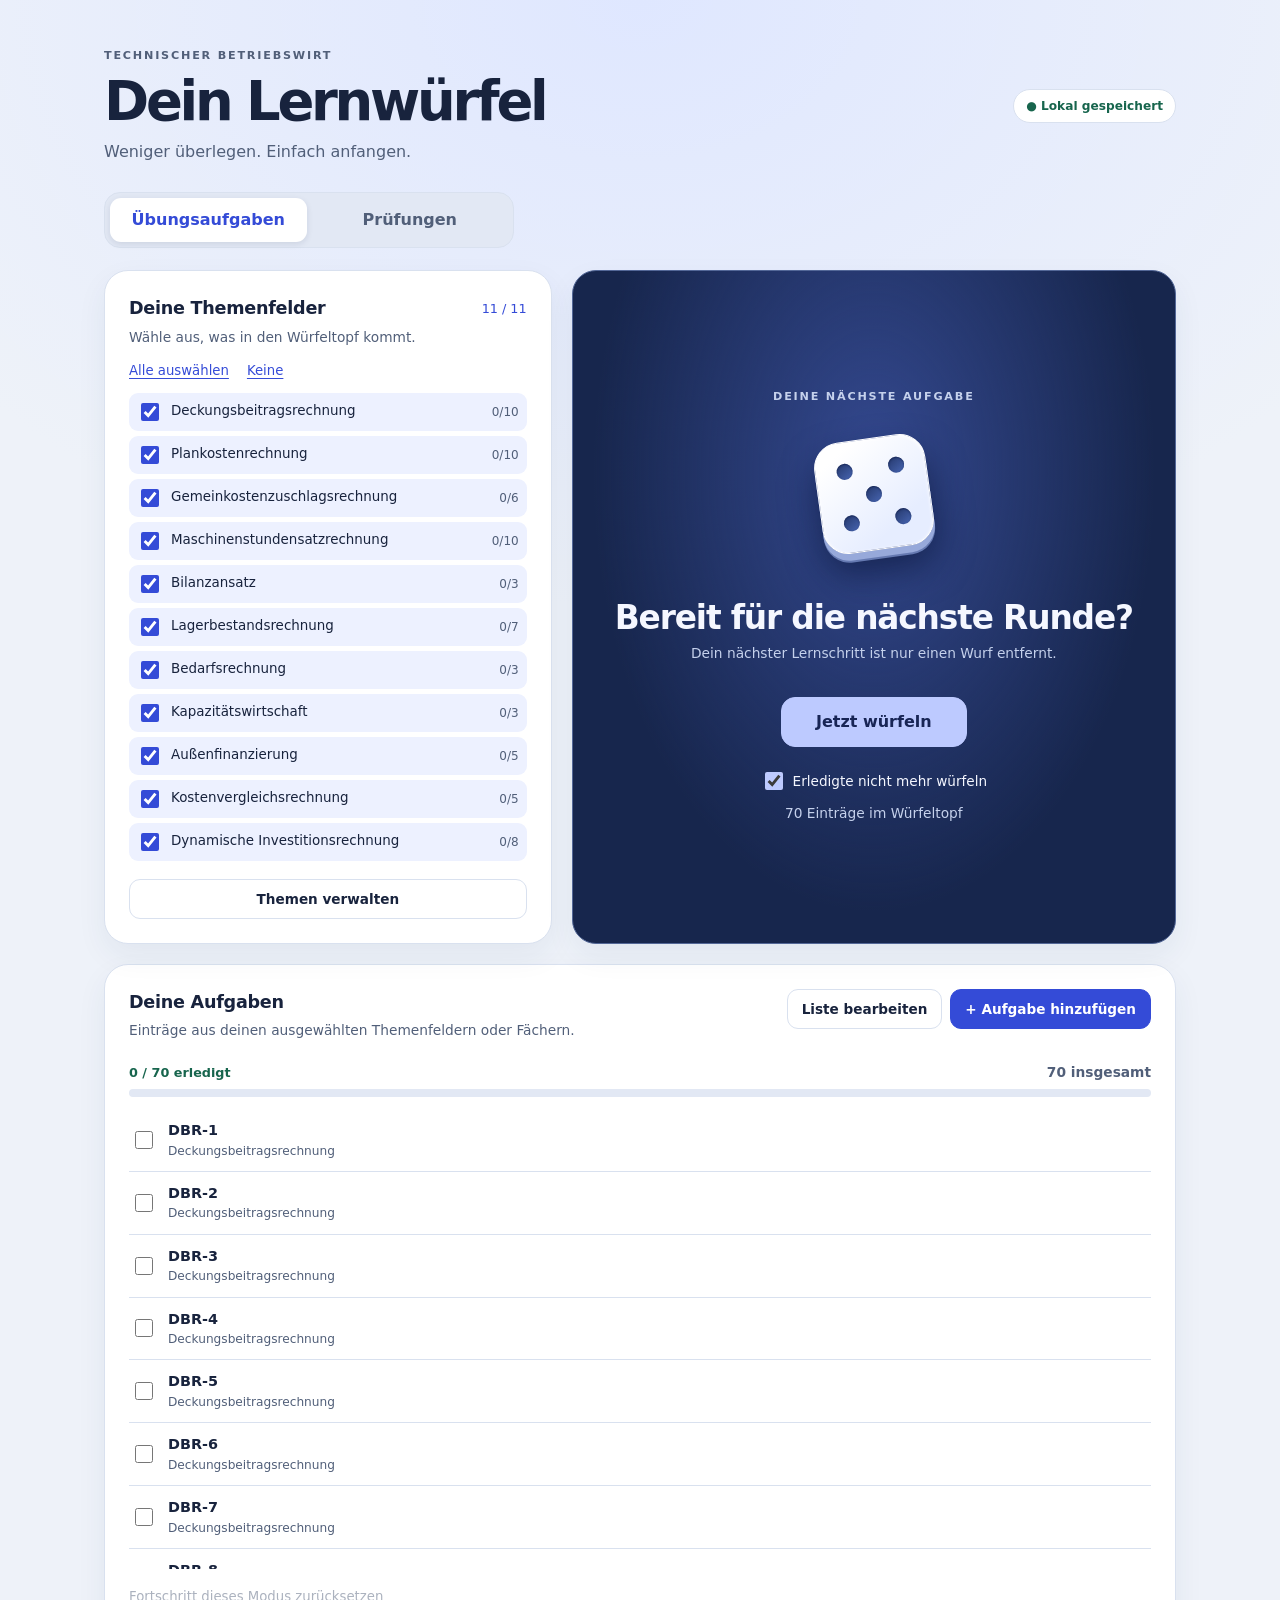
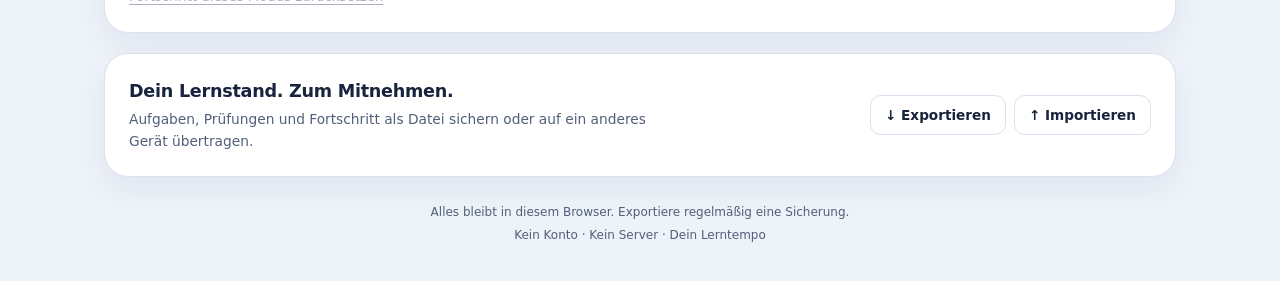
==== commit cecc4594: "Speichere den Lernstand wieder ausschließlich im Browser" ====
--- a/TBW-Lernwuerfel.html
+++ b/TBW-Lernwuerfel.html
@@ -178,13 +178,7 @@
 @media(max-width:400px){.group-options{grid-template-columns:1fr}.actions .btn{padding:8px 10px;font-size:.8rem}dialog{padding:20px}.input-action{flex-wrap:wrap}}
 @media(prefers-reduced-motion:reduce){*,*::before,*::after{animation:none!important;scroll-behavior:auto!important}}
 
-#groupSync { margin-bottom: 20px; }
-.sync-versions { display: grid; gap: 8px; }
-.sync-versions p { background: var(--soft); border-radius: 9px; padding: 10px; overflow-wrap: anywhere; }
-
 </style>
-
-
 
 
 </head>
@@ -218,17 +212,6 @@
     <ul id="list" class="entry-list"></ul>
     <button id="reset" class="text-btn reset-btn">Fortschritt dieses Modus zurücksetzen</button>
   </section>
-  <section class="backup card" id="groupSync" aria-labelledby="groupSyncTitle" hidden>
-    <div>
-      <h2 id="groupSyncTitle">Gemeinsamer Lernstand</h2>
-      <p id="syncStatus" class="hint" role="status">Melde dich mit GitHub an, um den Stand deiner Lerngruppe zu laden.</p>
-    </div>
-    <div class="actions">
-      <button class="btn" id="syncLogin">GitHub verbinden</button>
-      <button class="btn" id="syncLogout" hidden>Abmelden</button>
-      <button class="btn primary" id="syncNow" hidden>Synchronisieren</button>
-    </div>
-  </section>
   <section class="backup card" aria-labelledby="backupTitle"><div><h2 id="backupTitle">Dein Lernstand. Zum Mitnehmen.</h2><p class="hint">Aufgaben, Prüfungen und Fortschritt als Datei sichern oder auf ein anderes Gerät übertragen.</p></div><div class="actions"><button id="export" class="btn">↓ Exportieren</button><button id="import" class="btn">↑ Importieren</button><input type="file" id="importFile" accept=".json,application/json" hidden></div></section>
   <footer>Alles bleibt in diesem Browser. Exportiere regelmäßig eine Sicherung.<br>Kein Konto · Kein Server · Dein Lerntempo</footer>
 </main>
@@ -246,22 +229,6 @@
 <dialog id="confirmDialog" aria-labelledby="confirmTitle"><h2 id="confirmTitle">Bitte bestätigen</h2><p id="confirmText"></p><div class="dialog-actions"><button id="confirmCancel" class="btn">Abbrechen</button><button id="confirmOk" class="btn danger">Bestätigen</button></div></dialog>
 <dialog id="importDialog" aria-labelledby="importTitle"><h2 id="importTitle">Sicherung importieren</h2><p id="importSummary"></p><p class="notice">Der Import ersetzt alle Aufgaben, Prüfungen, Einstellungen und Fortschritte in diesem Browser. Exportiere vorher deine aktuellen Daten.</p><button id="backupBeforeImport" class="btn">↓ Aktuellen Stand zuerst exportieren</button><label class="import-consent"><input id="importConsent" type="checkbox"> Ich möchte den aktuellen Datenbestand durch diese Sicherung ersetzen.</label><p id="importError" class="form-error" role="alert" hidden></p><div class="dialog-actions"><button class="btn" data-close="importDialog">Abbrechen</button><button id="confirmImport" class="btn primary" disabled>Sicherung übernehmen</button></div></dialog>
 <noscript><p>Bitte JavaScript aktivieren, um den Lernwürfel zu verwenden.</p></noscript>
-<dialog id="githubDialog" aria-labelledby="githubTitle">
-  <div class="section-head"><h2 id="githubTitle">GitHub verbinden</h2><button type="button" class="icon-btn" data-close="githubDialog" aria-label="Schließen">×</button></div>
-  <p class="hint">Der Token gilt nur für diese Sitzung. Er muss für das private Repository der Lerngruppe auf Contents lesen und schreiben dürfen.</p>
-  <form id="githubForm">
-    <label class="field">Privates Repository<input id="githubRepo" required placeholder="Organisation/Repository" autocapitalize="none" spellcheck="false"></label>
-    <label class="field">Fine-grained GitHub-Token<input id="githubToken" type="password" required autocomplete="off"></label>
-    <p id="githubError" class="form-error" role="alert" hidden></p>
-    <div class="dialog-actions"><button id="githubConnect" type="submit" class="btn primary">Verbinden</button></div>
-  </form>
-</dialog>
-<dialog id="syncDialog" aria-labelledby="syncTitle">
-  <h2 id="syncTitle">Gemeinsamer Lernstand</h2>
-  <p id="syncDetail" class="hint" role="status"></p>
-  <div id="syncVersions" class="sync-versions"></div>
-  <div id="syncActions" class="dialog-actions"></div>
-</dialog>
 <script>
 /* Pure data model; deliberately usable without a server or module loader. */
 (function () {
@@ -403,162 +370,6 @@
 <script>
 (function () {
   'use strict';
-  const modes = ['tasks', 'exams'];
-  const equal = (a, b) => JSON.stringify(a) === JSON.stringify(b);
-
-  function shared(state) {
-    return Object.fromEntries(modes.map(mode => {
-      const {groups, entries, done} = state.collections[mode];
-      return [mode, {groups, entries, done: [...done].sort()}];
-    }));
-  }
-
-  function apply(local, value) {
-    const next = structuredClone(local);
-    for (const mode of modes) {
-      const previous = next.collections[mode];
-      const known = new Set(previous.groups.map(group => group.id));
-      const selected = new Set(previous.selected);
-      const {groups, entries, done} = value[mode];
-      next.collections[mode] = {
-        groups, entries, done, skipDone: previous.skipDone,
-        selected: groups.filter(group => selected.has(group.id) || !known.has(group.id)).map(group => group.id)
-      };
-    }
-    return globalThis.TBW.validateState(next);
-  }
-
-  function merge(base, local, remote, choices = {}) {
-    const conflicts = [];
-    function records(key, original, mine, theirs) {
-      const maps = [original, mine, theirs].map(items => new Map(items.map(item => [item.id, item])));
-      const ids = new Set([...maps[2].keys(), ...maps[1].keys()]);
-      return [...ids].flatMap(id => {
-        const [before, left, right] = maps.map(map => map.get(id));
-        let chosen = right;
-        if (equal(right, before)) chosen = left;
-        else if (!equal(left, before) && !equal(left, right)) {
-          const idKey = key + '/' + id;
-          if (choices[idKey] === 'local') chosen = left;
-          else if (choices[idKey] !== 'remote') conflicts.push({key: idKey, local: left, remote: right});
-        }
-        return chosen === undefined ? [] : [chosen];
-      });
-    }
-
-    const value = {};
-    for (const mode of modes) {
-      const [original, mine, theirs] = [base, local, remote].map(state => state[mode]);
-      const groups = records(mode + '/groups', original.groups, mine.groups, theirs.groups);
-      const entries = records(mode + '/entries', ...[original, mine, theirs].map(collection => {
-        const done = new Set(collection.done);
-        return collection.entries.map(entry => ({...entry, done: done.has(entry.id)}));
-      }));
-      value[mode] = {
-        groups,
-        entries: entries.map(({done, ...entry}) => entry),
-        done: entries.filter(entry => entry.done).map(entry => entry.id).sort()
-      };
-    }
-    return {value, conflicts};
-  }
-
-  globalThis.TBWSync = {shared, apply, merge, equal};
-})();
-
-</script>
-<script>
-(function () {
-  'use strict';
-  const sha = /^[a-f0-9]{40}$/;
-  const filename = '/contents/lernstand.json';
-
-  function encode(text) {
-    const bytes = new TextEncoder().encode(text);
-    let binary = '';
-    for (let offset = 0; offset < bytes.length; offset += 16384) {
-      binary += String.fromCharCode(...bytes.subarray(offset, offset + 16384));
-    }
-    return btoa(binary);
-  }
-
-  async function connect(repo, token, request = fetch) {
-    if (!/^[a-z0-9][a-z0-9-]*\/[a-z0-9_.-]+$/i.test(repo) || !/^github_pat_[a-z0-9_]+$/i.test(token)) {
-      throw new Error('Gib das Repository im Format Organisation/Name und einen Fine-grained Token ein.');
-    }
-    const path = '/repos/' + repo;
-    async function github(endpoint, options = {}) {
-      const response = await request('https://api.github.com' + endpoint, {
-        ...options, credentials:'omit', redirect:'error', cache:'no-store',
-        signal:AbortSignal.timeout(20000),
-        headers:{Accept:'application/vnd.github+json', Authorization:'Bearer ' + token,
-          'Content-Type':'application/json', 'X-GitHub-Api-Version':'2022-11-28'}
-      });
-      if (response.status === 401) throw new Error('Der GitHub-Token ist ungültig oder abgelaufen. Verbinde GitHub erneut.');
-      return response;
-    }
-
-    async function access() {
-      const response = await github(path);
-      if (!response.ok) throw new Error('Prüfe den Repository-Namen und die Freigabe deines Tokens.');
-      const repository = await response.json();
-      if (!repository.private || !repository.permissions?.push) {
-        throw new Error('Der Gruppenstand benötigt ein privates Repository mit Schreibzugriff.');
-      }
-      return repository;
-    }
-
-    await access();
-    const account = await github('/user');
-    if (!account.ok) throw new Error('GitHub konnte dein Konto nicht prüfen.');
-    const {login} = await account.json();
-
-    async function read() {
-      const repository = await access();
-      const response = await github(path + filename);
-      const canInitialize = Boolean(repository.permissions.admin);
-      if (response.status === 404) return {version:null, value:null, canInitialize};
-      if (!response.ok) throw new Error('Der Gruppenstand konnte nicht geladen werden.');
-      const file = await response.json();
-      if (file.type !== 'file' || !sha.test(file.sha) || file.size > 5 * 1024 * 1024) {
-        throw new Error('Der Gruppenstand ist ungültig oder zu groß.');
-      }
-      let blob = file;
-      if (file.encoding !== 'base64') {
-        const result = await github(path + '/git/blobs/' + file.sha);
-        if (!result.ok) throw new Error('Der Gruppenstand konnte nicht gelesen werden.');
-        blob = await result.json();
-      }
-      const bytes = Uint8Array.from(atob(blob.content), char => char.charCodeAt(0));
-      const state = globalThis.TBW.importState(new TextDecoder('utf-8',{fatal:true}).decode(bytes));
-      return {version:file.sha, value:globalThis.TBWSync.shared(state), canInitialize};
-    }
-
-    async function write(version, value) {
-      const repository = await access();
-      if (version === null && !repository.permissions.admin) throw new Error('Nur die Gruppenleitung kann den ersten Stand anlegen.');
-      if (version !== null && !sha.test(version)) throw new Error('Die Version des Gruppenstands ist ungültig.');
-      const state = globalThis.TBWSync.apply(globalThis.TBW.createInitialState(),value);
-      const response = await github(path + filename,{method:'PUT',body:JSON.stringify({
-        message:'Lernstand der Gruppe synchronisieren', content:encode(globalThis.TBW.exportState(state)),
-        ...(version ? {sha:version} : {})
-      })});
-      if (response.status === 409 || response.status === 422) {
-        throw new Error('GitHub hat den Stand nicht gespeichert. Synchronisiere erneut oder prüfe die Regeln des Standardbranches.');
-      }
-      if (!response.ok) throw new Error('Speichern fehlgeschlagen. Prüfe, ob der Token Schreibzugriff auf Contents hat.');
-    }
-
-    return {repo:repo.toLowerCase(), login, read, write};
-  }
-
-  globalThis.TBWGitHub = {connect};
-})();
-
-</script>
-<script>
-(function () {
-  'use strict';
   const D=globalThis.TBW, $=id=>document.getElementById(id), STORE='tbw-wuerfel-v1', LEGACY='aufgaben-wuerfel-erledigt';
   const PIPS={1:[4],2:[0,8],3:[0,4,8],4:[0,2,6,8],5:[0,2,4,6,8],6:[0,2,3,5,6,8]};
   const SAYINGS=[
@@ -580,9 +391,6 @@
   "Kein Backup-Plan, nur diese Aufgabe.",
   "Egal wie Scheiße du bist! Die IHK ist schlimmer",
 ];
-  const SYNC_STORE = 'tbw-group-draft-v1';
-  const S = globalThis.TBWSync;
-  let syncBase = null, syncDate = null, syncRepo = null, syncConnection = null;
   let state, storageBlocked=false, manage=false, current=null, last={tasks:null,exams:null}, rolling=null, pendingImport=null, confirmAction=null;
   const copy=s=>JSON.parse(JSON.stringify(s));
   const c=()=>state.collections[state.mode];
@@ -596,27 +404,28 @@
   function storageError(text) {$('storageWarning').textContent=text;$('storageWarning').hidden=false;document.querySelector('.local-badge').textContent='! Nicht dauerhaft gespeichert';}
   function save() {
     if(storageBlocked)return;
-    try {
-      if (syncBase) {
-        localStorage.setItem(SYNC_STORE, JSON.stringify({state, base:syncBase, date:syncDate, repo:syncRepo}));
-        $('storageWarning').hidden = true;
-        renderSyncStatus();
-        return;
-      }
-      localStorage.setItem(STORE,D.exportState(state));$('storageWarning').hidden=true;document.querySelector('.local-badge').textContent='● Lokal gespeichert';}
+    try {localStorage.setItem(STORE,D.exportState(state));$('storageWarning').hidden=true;document.querySelector('.local-badge').textContent='● Lokal gespeichert';}
     catch {storageError('Deine Änderungen sind nur für diese Sitzung verfügbar: Der Browser konnte sie nicht speichern. Bitte exportiere jetzt eine Sicherung.');}
   }
   function load() {
     try {
-      const groupDraft = localStorage.getItem(SYNC_STORE);
+      const groupDraftKey = 'tbw-group-draft-v1';
+      const groupDraft = localStorage.getItem(groupDraftKey);
       if (groupDraft !== null) {
-        const draft = JSON.parse(groupDraft);
-        state = D.validateState(draft.state);
-        S.apply(state, draft.base);
-        syncBase = draft.base;
-        syncDate = draft.date;
-        syncRepo = draft.repo || null;
-        return;
+        try {
+          state = D.validateState(JSON.parse(groupDraft).state);
+        } catch {
+          notify('Der frühere Gruppenentwurf konnte nicht gelesen werden. Der lokale Lernstand wird geladen.');
+        }
+        if (state) {
+          try {
+            localStorage.setItem(STORE, D.exportState(state));
+            localStorage.removeItem(groupDraftKey);
+          } catch {
+            storageError('Der Browser konnte den früheren Gruppenentwurf nicht dauerhaft übernehmen. Bitte exportiere eine Sicherung.');
+          }
+          return;
+        }
       }
       const raw=localStorage.getItem(STORE);
       if(raw!==null) {state=D.importState(raw);return;}
@@ -774,7 +583,7 @@
     try{commit(D.editEntry(state,state.mode,entry));closeDialog('entryDialog');notify(`${noun()} gespeichert.`);}catch(error){errorAt('entryError',error);}
   };
   for(const field of ['entryGroup','entryTerm','entryYear','entryNote'])$(field).addEventListener('input',previewExam);
-  $('reset').onclick=()=>confirm('Fortschritt zurücksetzen?',`Alle ${isExam()?'Prüfungen':'Übungsaufgaben'} dieses Modus werden wieder offen markiert – auch außerhalb der aktuellen Auswahl.${syncBase?' Nach der Synchronisation gilt das für die ganze Lerngruppe.':''} Inhalte bleiben erhalten.`,()=>{update(c=>{c.done=[];});notify('Fortschritt dieses Modus zurückgesetzt.');});
+  $('reset').onclick=()=>confirm('Fortschritt zurücksetzen?',`Alle ${isExam()?'Prüfungen':'Übungsaufgaben'} dieses Modus werden wieder offen markiert – auch außerhalb der aktuellen Auswahl. Inhalte bleiben erhalten.`,()=>{update(c=>{c.done=[];});notify('Fortschritt dieses Modus zurückgesetzt.');});
   $('confirmCancel').onclick=()=>closeDialog('confirmDialog');$('confirmOk').onclick=()=>{const action=confirmAction;confirmAction=null;closeDialog('confirmDialog');action?.();};
   $('export').onclick=exportData;$('backupBeforeImport').onclick=exportData;$('import').onclick=()=>$('importFile').click();$('importFile').onchange=e=>readImport(e.target.files[0]);
   $('importConsent').onchange=()=>$('confirmImport').disabled=!$('importConsent').checked;
@@ -783,132 +592,7 @@
   $('importDialog').addEventListener('close',()=>{if(!$('importDialog').open)pendingImport=null;});
   for(const b of document.querySelectorAll('[data-close]'))b.onclick=()=>closeDialog(b.dataset.close);
   window.addEventListener('beforeunload',()=>cancelRoll());
-  function renderSyncStatus() {
-    if (!syncBase) return;
-    const dirty = !S.equal(S.shared(state), syncBase);
-    document.querySelector('.local-badge').textContent = dirty ? 'Änderungen warten auf Sync' : 'Gruppenstand geladen';
-    if (syncConnection) {
-      const date = syncDate ? new Date(syncDate).toLocaleString('de-DE') : 'noch nie';
-      $('syncStatus').textContent = `${syncConnection.login} · Zuletzt synchronisiert: ${date}${dirty?' · Änderungen warten auf Sync.':''}`;
-    }
-  }
-
-  function showSyncAccount(connection, error) {
-    syncConnection = connection;
-    $('groupSync').hidden = false;
-    $('syncLogin').hidden = Boolean(connection);
-    $('syncLogout').hidden = !connection;
-    $('syncNow').hidden = !connection;
-    $('syncStatus').textContent = error || (connection ? `Verbunden als ${connection.login}.` : 'Verbinde dein GitHub-Konto mit dem privaten Repository der Lerngruppe.');
-    renderSyncStatus();
-  }
-
-  function syncPrompt(message, options, versions = []) {
-    $('syncDetail').textContent = message;
-    $('syncVersions').replaceChildren(...versions.map(text=>el('p',text)));
-    return new Promise(resolve => {
-      $('syncActions').replaceChildren(...options.map(([label,value]) => button(label, () => {
-        $('syncActions').replaceChildren();
-        $('syncVersions').replaceChildren();
-        resolve(value);
-      })));
-      $('syncActions').querySelector('button')?.focus();
-    });
-  }
-
-  function describeVersion(version) {
-    if (!version) return 'Gelöscht';
-    const text = version.name || version.title || [version.term, version.year, version.note].filter(Boolean).join(' · ');
-    const status = Object.hasOwn(version,'done') ? (version.done ? ' · erledigt' : ' · offen') : '';
-    return text + status + (version.groupId ? ' · Zuordnung: ' + version.groupId : '');
-  }
-
-  async function synchronize() {
-    if ($('syncDialog').open || !syncConnection) return;
-    $('syncDetail').textContent = 'Gruppenstand wird geladen …';
-    showDialog('syncDialog');
-    try {
-      const {version, value:remote, canInitialize} = await syncConnection.read();
-      if (!remote && syncBase) throw new Error('Der bisherige Gruppenstand fehlt auf GitHub. Prüfe das Repository mit der Gruppenleitung.');
-      const local = S.shared(state);
-      let next = remote;
-      if (!remote) {
-        if (!canInitialize) throw new Error('Die Gruppenleitung muss zuerst einen Gruppenstand anlegen.');
-        const confirmed = await syncPrompt('Diesen Lernstand als gemeinsamen Ausgangspunkt speichern?', [
-          ['Abbrechen',false], ['Gruppenstand anlegen',true]
-        ]);
-        if (!confirmed) return;
-        next = local;
-      } else {
-        let base = syncBase;
-        if (!base && !S.equal(local,S.shared(D.createInitialState())) && !S.equal(local,remote)) {
-          const choice = await syncPrompt('Auf diesem Gerät gibt es einen eigenen Lernstand. Möchtest du ihn mit dem Gruppenstand zusammenführen?', [
-            ['Abbrechen',null], ['Gruppenstand laden','remote'], ['Zusammenführen','merge']
-          ]);
-          if (!choice) return;
-          if (choice === 'merge') base = S.shared(D.createInitialState());
-        }
-        if (base) {
-          const choices = Object.create(null);
-          for (const conflict of S.merge(base,local,remote).conflicts) {
-            const choice = await syncPrompt('Dieser Eintrag wurde auf beiden Seiten geändert. Welche Fassung soll die Gruppe übernehmen?', [
-              ['Abbrechen',null], ['Online-Fassung','remote'], ['Meine Fassung','local']
-            ], ['Online: '+describeVersion(conflict.remote), 'Auf diesem Gerät: '+describeVersion(conflict.local)]);
-            if (!choice) return;
-            choices[conflict.key] = choice;
-          }
-          next = S.merge(base,local,remote,choices).value;
-        }
-      }
-      let updated;
-      try { updated = S.apply(state,next); }
-      catch (error) { throw new Error(`Die Änderungen passen nicht zusammen. Prüfe doppelte Namen und die Zuordnung zu Themen oder Fächern. ${error.message}`); }
-      if (!S.equal(next,remote)) {
-        $('syncDetail').textContent = 'Gruppenstand wird gespeichert …';
-        await syncConnection.write(version,next);
-      }
-      syncBase = next;
-      syncRepo = syncConnection.repo;
-      syncDate = new Date().toISOString();
-      commit(updated,{replaceStorage:true});
-      notify('Gruppenstand synchronisiert.');
-    } catch (error) {
-      await syncPrompt(error.message,[['Schließen',null]]);
-    } finally {
-      closeDialog('syncDialog');
-    }
-  }
-
-  $('syncDialog').addEventListener('cancel',event=>event.preventDefault());
-  $('syncNow').onclick = synchronize;
-  $('syncLogin').onclick = () => {
-    $('githubRepo').value = syncRepo || $('githubRepo').value;
-    $('githubError').hidden = true;
-    showDialog('githubDialog');
-  };
-  $('githubDialog').addEventListener('close', () => { $('githubToken').value = ''; });
-  $('githubForm').onsubmit = async event => {
-    event.preventDefault();
-    const repo = $('githubRepo').value.trim().toLowerCase();
-    const token = $('githubToken').value.trim();
-    $('githubToken').value = '';
-    $('githubConnect').disabled = true;
-    $('githubError').hidden = true;
-    try {
-      if (syncRepo && repo !== syncRepo) throw new Error('Dieser Browser ist bereits mit ' + syncRepo + ' verbunden.');
-      const connection = await globalThis.TBWGitHub.connect(repo,token);
-      if (!$('githubDialog').open) return;
-      closeDialog('githubDialog');
-      showSyncAccount(connection);
-      await synchronize();
-    } catch (error) {
-      errorAt('githubError',error);
-    } finally {
-      $('githubConnect').disabled = false;
-    }
-  };
-  $('syncLogout').onclick = () => showSyncAccount(null);
-  load();render();showSyncAccount(null);
+  load();render();
 })();
 
 </script>
